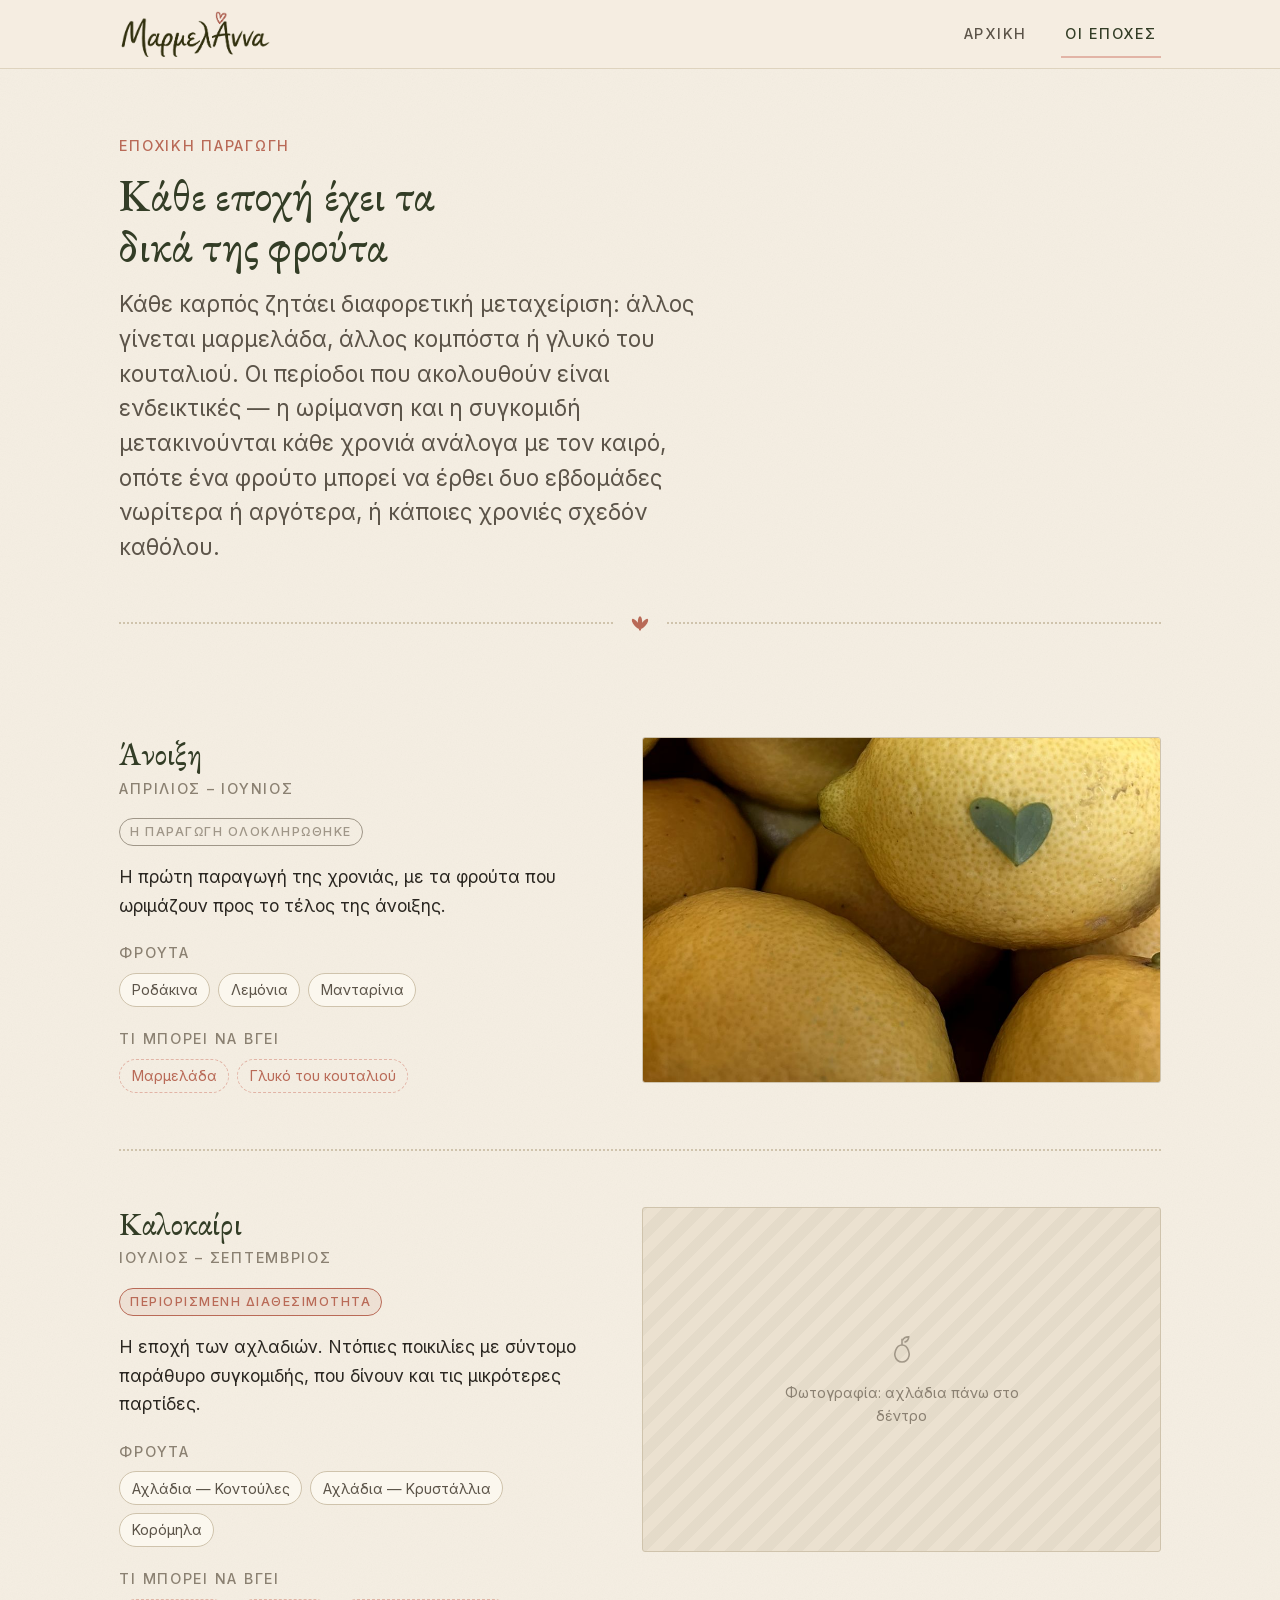
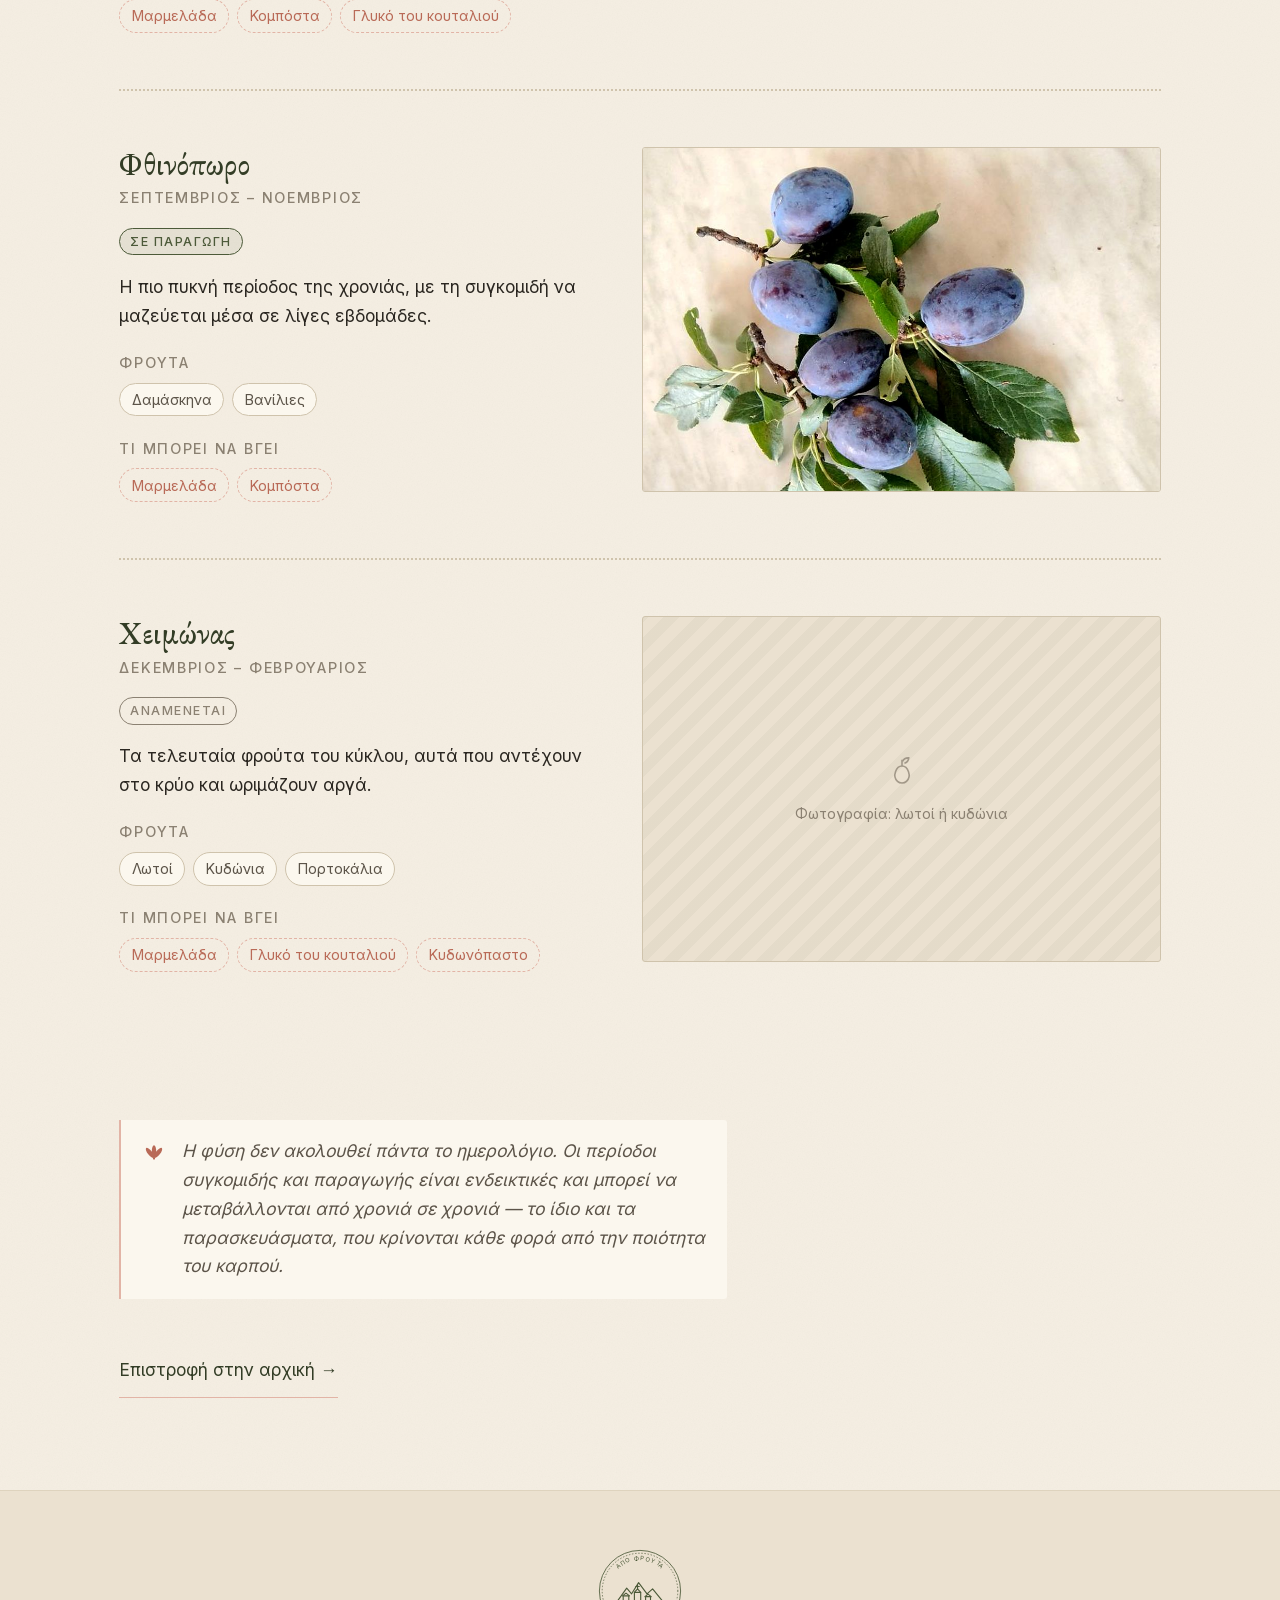
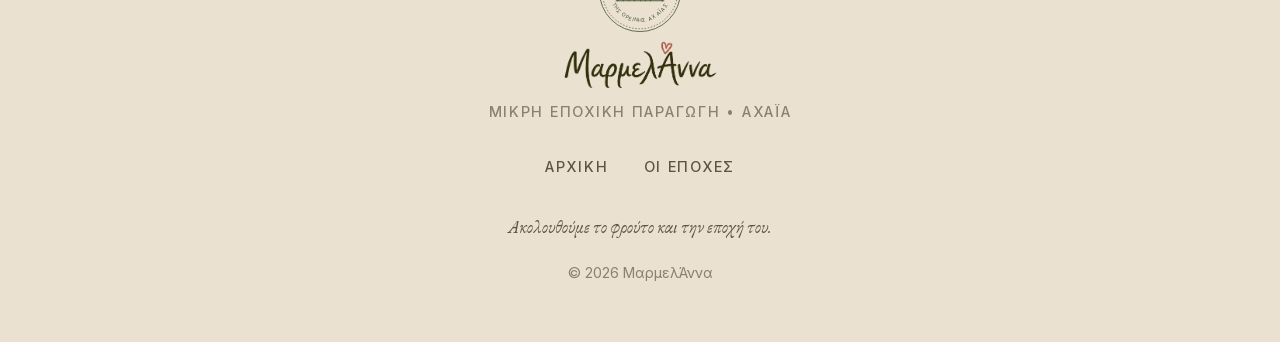
==== epoxes/index.html @ b31df932 "Πέντε πραγματικές φωτογραφίες: hero, τρία στάδια, άνοιξη - hero ← οπωρώνας εσπεριδοειδών με το βουνό" ====
<!DOCTYPE html>
<html lang="el">
<head>
<meta charset="utf-8">
<meta name="viewport" content="width=device-width, initial-scale=1">

<!-- ⚑ DOMAIN — δες σχόλιο στο /index.html -->

<title>Οι εποχές — ΜαρμελΆννα</title>
<meta name="description" content="Ποια φρούτα της Αχαΐας μπαίνουν στο βάζο σε κάθε εποχή και τι μπορεί να βγει από αυτά — μαρμελάδα, κομπόστα ή γλυκό του κουταλιού. Ενδεικτικές περίοδοι συγκομιδής.">
<link rel="canonical" href="https://marmelanna.netlify.app/epoxes/">
<meta name="theme-color" content="#F5EEE2">
<meta name="color-scheme" content="light">

<meta property="og:type" content="website">
<meta property="og:locale" content="el_GR">
<meta property="og:site_name" content="ΜαρμελΆννα">
<meta property="og:title" content="Οι εποχές — ΜαρμελΆννα">
<meta property="og:description" content="Ποια φρούτα της Αχαΐας μπαίνουν στο βάζο σε κάθε εποχή και τι μπορεί να βγει από αυτά — μαρμελάδα, κομπόστα ή γλυκό του κουταλιού.">
<meta property="og:url" content="https://marmelanna.netlify.app/epoxes/">
<meta property="og:image" content="https://marmelanna.netlify.app/images/og-image.jpg">
<meta name="twitter:card" content="summary_large_image">

<link rel="icon" href="/favicon.svg" type="image/svg+xml">
<link rel="apple-touch-icon" href="/apple-touch-icon.png">

<link rel="preload" href="/fonts/eb-garamond-greek.woff2" as="font" type="font/woff2" crossorigin>
<link rel="preload" href="/fonts/inter-greek.woff2" as="font" type="font/woff2" crossorigin>
<link rel="stylesheet" href="/css/style.css?v=2">
</head>

<body>
<a class="skip-link" href="#main">Στο περιεχόμενο</a>

<header class="site-header">
  <div class="wrap site-header__inner">
    <a class="wordmark" href="/"><img src="/images/marmelanna-wordmark.png" alt="ΜαρμελΆννα — Αρχική" width="802" height="241"></a>
    <nav class="site-nav" aria-label="Κύρια πλοήγηση">
      <ul>
        <li><a href="/">Αρχική</a></li>
        <li><a href="/epoxes/" aria-current="page">Οι εποχές</a></li>
      </ul>
    </nav>
  </div>
</header>

<main id="main">

  <section class="page-head">
    <div class="wrap">
      <p class="eyebrow">Εποχική παραγωγή</p>
      <h1>Κάθε εποχή έχει τα δικά της φρούτα</h1>
      <p class="lead prose">Κάθε καρπός ζητάει διαφορετική μεταχείριση: άλλος γίνεται μαρμελάδα, άλλος κομπόστα ή γλυκό του κουταλιού. Οι περίοδοι που ακολουθούν είναι ενδεικτικές — η ωρίμανση και η συγκομιδή μετακινούνται κάθε χρονιά ανάλογα με τον καιρό, οπότε ένα φρούτο μπορεί να έρθει δυο εβδομάδες νωρίτερα ή αργότερα, ή κάποιες χρονιές σχεδόν καθόλου.</p>
    </div>
  </section>

  <div class="wrap"><div class="rule-flourish" role="presentation">
    <svg class="flourish" viewBox="0 0 26 17" aria-hidden="true" focusable="false"><g fill="currentColor"><ellipse cx="13" cy="8.5" rx="2.2" ry="6.2" transform="rotate(-38 13 15)"/><ellipse cx="13" cy="8.5" rx="2.2" ry="6.2"/><ellipse cx="13" cy="8.5" rx="2.2" ry="6.2" transform="rotate(38 13 15)"/><circle cx="13" cy="15.6" r="1.1"/></g></svg>
  </div></div>

  <!-- SEASONS-START
       Μία <section class="season"> ανά εποχή. Για να αλλάξεις κατάσταση,
       άλλαξε ΚΑΙ την class του badge ΚΑΙ το κείμενό του:
         badge--production «Σε παραγωγή»
         badge--limited    «Περιορισμένη διαθεσιμότητα»
         badge--expected   «Αναμένεται»
         badge--finished   «Η παραγωγή ολοκληρώθηκε»
       Τα φρούτα είναι <li> μέσα στο <ul class="fruits">, και τα πιθανά
       παρασκευάσματα <li> μέσα στο <ul class="fruits fruits--preps">. -->
  <div class="wrap">

    <!-- ΑΝΟΙΞΗ -->
    <section class="season" aria-labelledby="anoixi">
      <div class="season__grid">
        <div>
          <h2 class="season__title" id="anoixi">Άνοιξη</h2>
          <p class="season__months">Απρίλιος – Ιούνιος</p>
          <p><span class="badge badge--finished">Η παραγωγή ολοκληρώθηκε</span></p>
          <p style="margin-top:1rem">Η πρώτη παραγωγή της χρονιάς, με τα φρούτα που ωριμάζουν προς το τέλος της άνοιξης.</p>
          <p class="chip-label">Φρούτα</p>
          <ul class="fruits">
            <li>Ροδάκινα</li>
            <li>Λεμόνια</li>
            <li>Μανταρίνια</li>
          </ul>
          <p class="chip-label">Τι μπορεί να βγει</p>
          <ul class="fruits fruits--preps">
            <li>Μαρμελάδα</li>
            <li>Γλυκό του κουταλιού</li>
          </ul>
        </div>
        <!-- ⚑ PHOTO 08 -->
        <figure class="photo ratio-3x2">
          <img src="/images/season-spring.jpg"
               alt="Φρεσκομαζεμένα λεμόνια· πάνω στο ένα έχει κολλήσει ένα φύλλο σε σχήμα καρδιάς"
               width="1000" height="667" loading="lazy" decoding="async">
        </figure>
      </div>
    </section>

    <!-- ΚΑΛΟΚΑΙΡΙ -->
    <section class="season" aria-labelledby="kalokairi">
      <div class="season__grid">
        <div>
          <h2 class="season__title" id="kalokairi">Καλοκαίρι</h2>
          <p class="season__months">Ιούλιος – Σεπτέμβριος</p>
          <p><span class="badge badge--limited">Περιορισμένη διαθεσιμότητα</span></p>
          <p style="margin-top:1rem">Η εποχή των αχλαδιών. Ντόπιες ποικιλίες με σύντομο παράθυρο συγκομιδής, που δίνουν και τις μικρότερες παρτίδες.</p>
          <p class="chip-label">Φρούτα</p>
          <ul class="fruits">
            <li>Αχλάδια — Κοντούλες</li>
            <li>Αχλάδια — Κρυστάλλια</li>
            <li>Κορόμηλα</li>
          </ul>
          <p class="chip-label">Τι μπορεί να βγει</p>
          <ul class="fruits fruits--preps">
            <li>Μαρμελάδα</li>
            <li>Κομπόστα</li>
            <li>Γλυκό του κουταλιού</li>
          </ul>
        </div>
        <!-- ⚑ PHOTO 09 -->
        <figure class="photo ratio-3x2">
          <div class="photo__frame" role="img" aria-label="Αχλάδια πάνω στο δέντρο, καλοκαιρινή συγκομιδή">
            <svg viewBox="0 0 24 30" aria-hidden="true" focusable="false"><path d="M12 11c2.6 0 4.4 2.2 5.2 4.6.9 2.6.4 5.8-1.6 7.7-1.9 1.8-5.3 1.8-7.2 0-2-1.9-2.5-5.1-1.6-7.7C7.6 13.2 9.4 11 12 11Z"/><path d="M12 11V6"/><path d="M12.4 7.4c1-2.2 3-3 5-2.9-.2 2-1.4 3.8-3.4 4.2"/></svg>
            <span class="photo__label">Φωτογραφία: αχλάδια πάνω στο δέντρο</span>
          </div>
        </figure>
      </div>
    </section>

    <!-- ΦΘΙΝΟΠΩΡΟ -->
    <section class="season" aria-labelledby="fthinoporo">
      <div class="season__grid">
        <div>
          <h2 class="season__title" id="fthinoporo">Φθινόπωρο</h2>
          <p class="season__months">Σεπτέμβριος – Νοέμβριος</p>
          <p><span class="badge badge--production">Σε παραγωγή</span></p>
          <p style="margin-top:1rem">Η πιο πυκνή περίοδος της χρονιάς, με τη συγκομιδή να μαζεύεται μέσα σε λίγες εβδομάδες.</p>
          <p class="chip-label">Φρούτα</p>
          <ul class="fruits">
            <li>Δαμάσκηνα</li>
            <li>Βανίλιες</li>
          </ul>
          <p class="chip-label">Τι μπορεί να βγει</p>
          <ul class="fruits fruits--preps">
            <li>Μαρμελάδα</li>
            <li>Κομπόστα</li>
          </ul>
        </div>
        <!-- ⚑ PHOTO 10 -->
        <figure class="photo ratio-3x2">
          <img src="/images/season-autumn.jpg"
               alt="Κλαδί δαμασκηνιάς με φύλλα και ώριμους καρπούς, φθινοπωρινή συγκομιδή"
               width="1000" height="667" loading="lazy" decoding="async">
        </figure>
      </div>
    </section>

    <!-- ΧΕΙΜΩΝΑΣ -->
    <section class="season" aria-labelledby="ximonas">
      <div class="season__grid">
        <div>
          <h2 class="season__title" id="ximonas">Χειμώνας</h2>
          <p class="season__months">Δεκέμβριος – Φεβρουάριος</p>
          <p><span class="badge badge--expected">Αναμένεται</span></p>
          <p style="margin-top:1rem">Τα τελευταία φρούτα του κύκλου, αυτά που αντέχουν στο κρύο και ωριμάζουν αργά.</p>
          <p class="chip-label">Φρούτα</p>
          <ul class="fruits">
            <li>Λωτοί</li>
            <li>Κυδώνια</li>
            <li>Πορτοκάλια</li>
          </ul>
          <p class="chip-label">Τι μπορεί να βγει</p>
          <ul class="fruits fruits--preps">
            <li>Μαρμελάδα</li>
            <li>Γλυκό του κουταλιού</li>
            <li>Κυδωνόπαστο</li>
          </ul>
        </div>
        <!-- ⚑ PHOTO 11 -->
        <figure class="photo ratio-3x2">
          <div class="photo__frame" role="img" aria-label="Λωτοί και κυδώνια, χειμερινή συγκομιδή">
            <svg viewBox="0 0 24 30" aria-hidden="true" focusable="false"><path d="M12 11c2.6 0 4.4 2.2 5.2 4.6.9 2.6.4 5.8-1.6 7.7-1.9 1.8-5.3 1.8-7.2 0-2-1.9-2.5-5.1-1.6-7.7C7.6 13.2 9.4 11 12 11Z"/><path d="M12 11V6"/><path d="M12.4 7.4c1-2.2 3-3 5-2.9-.2 2-1.4 3.8-3.4 4.2"/></svg>
            <span class="photo__label">Φωτογραφία: λωτοί ή κυδώνια</span>
          </div>
        </figure>
      </div>
    </section>

  </div>
  <!-- SEASONS-END -->

  <section class="section">
    <div class="wrap">
      <p class="note">
        <svg class="flourish" viewBox="0 0 26 17" aria-hidden="true" focusable="false"><g fill="currentColor"><ellipse cx="13" cy="8.5" rx="2.2" ry="6.2" transform="rotate(-38 13 15)"/><ellipse cx="13" cy="8.5" rx="2.2" ry="6.2"/><ellipse cx="13" cy="8.5" rx="2.2" ry="6.2" transform="rotate(38 13 15)"/><circle cx="13" cy="15.6" r="1.1"/></g></svg>
        <span>Η φύση δεν ακολουθεί πάντα το ημερολόγιο. Οι περίοδοι συγκομιδής και παραγωγής είναι ενδεικτικές και μπορεί να μεταβάλλονται από χρονιά σε χρονιά — το ίδιο και τα παρασκευάσματα, που κρίνονται κάθε φορά από την ποιότητα του καρπού.</span>
      </p>
      <a class="textlink" href="/">Επιστροφή στην αρχική</a>
    </div>
  </section>

</main>

<footer class="site-footer">
  <div class="wrap">
    <svg class="seal seal--footer" viewBox="0 0 120 120" aria-hidden="true" focusable="false">
      <defs>
        <path id="seal-top-ep" d="M16 60 A44 44 0 0 1 104 60"/>
        <path id="seal-bot-ep" d="M16 60 A44 44 0 0 0 104 60"/>
      </defs>
      <circle cx="60" cy="60" r="58" fill="none" stroke="currentColor" stroke-width="1.2"/>
      <circle cx="60" cy="60" r="54" fill="none" stroke="currentColor" stroke-width="1" stroke-dasharray="1 3.5" stroke-linecap="round"/>
      <text fill="currentColor" font-family="Inter, sans-serif" font-size="8.5" letter-spacing="1.6"><textPath href="#seal-top-ep" startOffset="50%" text-anchor="middle">ΑΠΟ ΦΡΟΥΤΑ</textPath></text>
      <text fill="currentColor" font-family="Inter, sans-serif" font-size="7.4" letter-spacing="1.15"><textPath href="#seal-bot-ep" startOffset="50%" text-anchor="middle">ΤΗΣ ΟΡΕΙΝΗΣ ΑΧΑΪΑΣ</textPath></text>
      <g fill="none" stroke="currentColor" stroke-width="1.6" stroke-linejoin="round" stroke-linecap="round">
        <path d="M28 74 41 56 48 64 58 48 70 64 78 57 92 74"/>
        <path d="M26 74h68"/>
        <path d="M52 74V62h9v12"/>
        <path d="M52 62l4.5-5 4.5 5"/>
        <path d="M56.5 57v-6M54 53.5h5"/>
        <path d="M36 74v-7h8v7"/>
        <path d="M35 67l5-4 5 4"/>
        <path d="M68 74v-6h7v6"/>
        <path d="M67 68l4.5-3.5 4.5 3.5"/>
      </g>
    </svg>

    <p class="site-footer__brand"><img src="/images/marmelanna-wordmark.png" alt="" width="802" height="241" loading="lazy"></p>
    <p class="site-footer__line">Μικρή εποχική παραγωγή • Αχαΐα</p>

    <nav aria-label="Πλοήγηση υποσέλιδου">
      <ul>
        <li><a href="/">Αρχική</a></li>
        <li><a href="/epoxes/">Οι εποχές</a></li>
      </ul>
    </nav>

    <p class="site-footer__motto">Ακολουθούμε το φρούτο και την εποχή του.</p>
    <p class="site-footer__legal">© 2026 ΜαρμελΆννα</p>
  </div>
</footer>

</body>
</html>
---- css/style.css ----
/* ==========================================================================
   0. ΓΡΑΜΜΑΤΟΣΕΙΡΕΣ — self-hosted (SIL Open Font License 1.1)
   Αντί για Google Fonts: γλιτώνει δύο DNS lookups και δύο TLS handshakes από
   το κρίσιμο μονοπάτι — 300-600ms σε 3G, που είναι ακριβώς το σενάριο του QR.
   Μόνο greek + latin subsets. EB Garamond και Inter είναι variable fonts,
   οπότε 400 και 500 μοιράζονται το ίδιο αρχείο (font-weight range).
   Ανανέωση: κατέβασε ξανά από fonts.google.com — και οι δύο είναι OFL.
   ========================================================================== */

@font-face {
  font-family: 'EB Garamond';
  font-style: normal;
  font-weight: 400 500;
  font-display: swap;
  src: url('/fonts/eb-garamond-greek.woff2') format('woff2');
  unicode-range: U+0370-0377, U+037A-037F, U+0384-038A, U+038C, U+038E-03A1, U+03A3-03FF;
}

@font-face {
  font-family: 'EB Garamond';
  font-style: normal;
  font-weight: 400 500;
  font-display: swap;
  src: url('/fonts/eb-garamond-latin.woff2') format('woff2');
  unicode-range: U+0000-00FF, U+0131, U+0152-0153, U+02BB-02BC, U+02C6, U+02DA, U+02DC, U+0304, U+0308, U+0329, U+2000-206F, U+20AC, U+2122, U+2191, U+2193, U+2212, U+2215, U+FEFF, U+FFFD;
}

@font-face {
  font-family: 'EB Garamond';
  font-style: italic;
  font-weight: 400;
  font-display: swap;
  src: url('/fonts/eb-garamond-italic-greek.woff2') format('woff2');
  unicode-range: U+0370-0377, U+037A-037F, U+0384-038A, U+038C, U+038E-03A1, U+03A3-03FF;
}

@font-face {
  font-family: 'EB Garamond';
  font-style: italic;
  font-weight: 400;
  font-display: swap;
  src: url('/fonts/eb-garamond-italic-latin.woff2') format('woff2');
  unicode-range: U+0000-00FF, U+0131, U+0152-0153, U+02BB-02BC, U+02C6, U+02DA, U+02DC, U+0304, U+0308, U+0329, U+2000-206F, U+20AC, U+2122, U+2191, U+2193, U+2212, U+2215, U+FEFF, U+FFFD;
}

@font-face {
  font-family: 'Inter';
  font-style: normal;
  font-weight: 400 500;
  font-display: swap;
  src: url('/fonts/inter-greek.woff2') format('woff2');
  unicode-range: U+0370-0377, U+037A-037F, U+0384-038A, U+038C, U+038E-03A1, U+03A3-03FF;
}

@font-face {
  font-family: 'Inter';
  font-style: normal;
  font-weight: 400 500;
  font-display: swap;
  src: url('/fonts/inter-latin.woff2') format('woff2');
  unicode-range: U+0000-00FF, U+0131, U+0152-0153, U+02BB-02BC, U+02C6, U+02DA, U+02DC, U+0304, U+0308, U+0329, U+2000-206F, U+20AC, U+2122, U+2191, U+2193, U+2212, U+2215, U+FEFF, U+FFFD;
}

/* ==========================================================================
   ΜαρμελΆννα — design system
   Παράγωγο των ετικετών: χαρτί, ελιά, σκούρο καφέ μελάνι, dusty coral.
   Καμία εξάρτηση. Καμία build step.
   ========================================================================== */

/* --------------------------------------------------------------------------
   1. TOKENS
   -------------------------------------------------------------------------- */
:root {
  /* Χρώματα — δειγματοληψία από τις ετικέτες */
  --paper:        #F5EEE2;   /* φόντο ετικέτας */
  --paper-deep:   #EBE1D0;   /* εναλλασσόμενα sections */
  --paper-card:   #FBF7EE;   /* κάρτες, ανοιχτότερο από το φόντο */
  --ink:          #2B2721;   /* σκούρο καφέ κειμένου */
  --ink-soft:     #5C5449;
  --ink-faint:    #8B8172;
  --olive:        #4C5A39;   /* πλαίσιο & wordmark ετικέτας */
  --olive-deep:   #333D26;   /* τίτλοι */
  --coral:        #B96A57;   /* τα flourishes της ετικέτας */
  --coral-soft:   #E2B4A6;   /* η ροζ πινελιά */
  --line:         #CFC3AC;   /* λεπτές γραμμές */
  --line-soft:    #DED3BE;

  /* Τυπογραφία
     ΚΑΝΟΝΑΣ: --font-display (serif) ΜΟΝΟ σε επικεφαλίδες h1-h4 και σε λίγα
     ρητά display στοιχεία (hero tagline, λίστα συστατικών, motto υποσέλιδου,
     αριθμοί βημάτων). Κάθε τρεχούμενο κείμενο — παράγραφοι, leads, links,
     badges, chips, λεζάντες — είναι --font-body (sans). Χωρίς εξαιρέσεις:
     serif παράγραφοι δίπλα σε sans παραγράφους διαβάζονται σαν λάθος. */
  --font-display: "EB Garamond", "Iowan Old Style", Georgia, "Times New Roman", serif;
  --font-body:    "Inter", -apple-system, BlinkMacSystemFont, "Segoe UI", Roboto, "Helvetica Neue", Arial, sans-serif;

  /* Ρυθμός: μία τιμή ανά ρόλο κειμένου, όχι ανά component.
     Χωρίς αυτό, το ίδιο μέγεθος αποκτά τέσσερα διαφορετικά line-height
     και τα micro-labels τέσσερα διαφορετικά tracking. */
  --track-label:   0.12em;
  --track-heading: 0.005em;
  --lh-heading:  1.15;
  --lh-lead:     1.55;
  --lh-body:     1.65;
  --lh-small:    1.6;
  --lh-label:    1.4;

  /* Κλίμακα — fluid, mobile-first */
  --step--2: clamp(0.72rem, 0.70rem + 0.1vw, 0.78rem);
  --step--1: clamp(0.82rem, 0.79rem + 0.15vw, 0.9rem);
  --step-0:  clamp(1rem, 0.96rem + 0.2vw, 1.09rem);
  --step-1:  clamp(1.18rem, 1.1rem + 0.4vw, 1.4rem);
  --step-2:  clamp(1.45rem, 1.28rem + 0.85vw, 1.95rem);
  --step-3:  clamp(1.85rem, 1.55rem + 1.5vw, 2.75rem);
  --step-4:  clamp(2.4rem, 1.85rem + 2.7vw, 4rem);

  /* Ρυθμός */
  --gap:      clamp(1rem, 0.8rem + 1vw, 1.75rem);
  --section:  clamp(3.25rem, 2.4rem + 4.2vw, 6.5rem);
  --measure:  38rem;      /* πλάτος ανάγνωσης */
  --wide:     70rem;      /* μέγιστο πλάτος σελίδας */
  --radius:   3px;        /* οι ετικέτες έχουν σχεδόν ίσιες γωνίες */
}

/* --------------------------------------------------------------------------
   2. RESET / BASE
   -------------------------------------------------------------------------- */
*, *::before, *::after { box-sizing: border-box; }

html {
  -webkit-text-size-adjust: 100%;
  scroll-behavior: smooth;
  /* Η παλέτα είναι σκόπιμα μονόδρομη (χαρτί). Χωρίς αυτό, το auto-dark
     του Android Chrome αντιστρέφει τα χρώματα και διαλύει τη σχέση με την ετικέτα. */
  color-scheme: light;
}

@media (prefers-reduced-motion: reduce) {
  html { scroll-behavior: auto; }
  *, *::before, *::after { transition-duration: 0.01ms !important; animation-duration: 0.01ms !important; }
}

body {
  margin: 0;
  background-color: var(--paper);
  /* Διακριτική υφή χαρτιού: inline SVG turbulence, μηδέν extra request.
     stitchTiles="stitch" ώστε να μην φαίνονται οι ενώσεις του tile. */
  background-image: url("data:image/svg+xml,%3Csvg xmlns='http://www.w3.org/2000/svg' width='180' height='180'%3E%3Cfilter id='n'%3E%3CfeTurbulence type='fractalNoise' baseFrequency='0.8' numOctaves='3' stitchTiles='stitch'/%3E%3CfeColorMatrix type='saturate' values='0'/%3E%3C/filter%3E%3Crect width='180' height='180' filter='url(%23n)' opacity='0.055'/%3E%3C/svg%3E");
  color: var(--ink);
  font-family: var(--font-body);
  font-size: var(--step-0);
  line-height: var(--lh-body);
  font-synthesis-weight: none;
  -webkit-font-smoothing: antialiased;
}

h1, h2, h3, h4 {
  font-family: var(--font-display);
  font-weight: 500;
  color: var(--olive-deep);
  line-height: var(--lh-heading);
  margin: 0;
  letter-spacing: var(--track-heading);
}

p { margin: 0 0 1em; }
p:last-child { margin-bottom: 0; }

a { color: var(--olive); text-decoration-thickness: 1px; text-underline-offset: 0.2em; }
a:hover { color: var(--coral); }

img { max-width: 100%; height: auto; display: block; }

:focus-visible {
  outline: 2px solid var(--coral);
  outline-offset: 3px;
  border-radius: 2px;
}

.visually-hidden {
  position: absolute; width: 1px; height: 1px;
  padding: 0; margin: -1px; overflow: hidden;
  clip: rect(0 0 0 0); white-space: nowrap; border: 0;
}

.skip-link {
  position: absolute; left: 0.5rem; top: -4rem;
  background: var(--olive-deep); color: var(--paper);
  padding: 0.6rem 1rem; border-radius: var(--radius);
  z-index: 50; transition: top 0.15s ease;
}
.skip-link:focus { top: 0.5rem; color: var(--paper); }

/* --------------------------------------------------------------------------
   3. LAYOUT
   -------------------------------------------------------------------------- */
.wrap {
  width: 100%;
  max-width: var(--wide);
  margin-inline: auto;
  padding-inline: clamp(1.15rem, 0.7rem + 2.2vw, 2.5rem);
}

.prose { max-width: var(--measure); }

/* Η ενότητα εισαγωγής δεν έχει τίτλο, οπότε η πρώτη παράγραφος κάνει τη
   δουλειά της κεφαλίδας — με μέγεθος και χρώμα, όχι με αλλαγή γραμματοσειράς. */
.prose--intro p:first-child {
  font-size: var(--step-1);
  line-height: var(--lh-lead);
  color: var(--olive-deep);
}

.section { padding-block: var(--section); }

.section--tinted {
  background-color: var(--paper-deep);
  border-block: 1px solid var(--line-soft);
}

/* Μία και μόνη σκούρη ζώνη σε όλο το site. Δίνει στη σελίδα ένα σημείο
   στήριξης και επαναλαμβάνει το πράσινο περίγραμμα της ετικέτας — χωρίς να
   χρειάζεται background φωτογραφία, που θα κόστιζε στο πρώτο load. */
.section--dark {
  background-color: var(--olive-deep);
  color: var(--paper);
}
.section--dark h2 { color: var(--paper); }
/* .statement p ορίζεται πιο κάτω με ίδια specificity και θα κέρδιζε,
   αφήνοντας σκούρο καφέ κείμενο πάνω σε σκούρο πράσινο. */
.section--dark p,
.section--dark .statement p { color: rgba(245, 238, 226, 0.88); }
.section--dark .flourish { color: var(--coral-soft); }

.section__head { margin-bottom: clamp(1.75rem, 1.2rem + 2vw, 3rem); }

.eyebrow {
  color: var(--coral);
  margin: 0 0 0.85rem;
}

.section__title { font-size: var(--step-2); }

.lead {
  font-size: var(--step-1);
  color: var(--ink-soft);
  line-height: var(--lh-lead);
}

/* --------------------------------------------------------------------------
   3b. MICRO-LABELS
   Ένας ρόλος, ένα στυλ. Όλα τα κεφαλαία μικρά labels της σελίδας — eyebrows,
   kickers, ετικέτες πεδίων, μήνες, nav, badges — μοιράζονται μέγεθος, βάρος,
   tracking και line-height. Αλλάζει ΜΟΝΟ το χρώμα, με κανόνα:
     coral      → σε επίπεδο ενότητας (eyebrow, εμφατική δήλωση)
     ink-faint  → μέσα σε component (kicker, ετικέτα πεδίου, μεταδεδομένα)
   Πριν από αυτό υπήρχαν τέσσερα tracking, δύο βάρη και τρία χρώματα.
   -------------------------------------------------------------------------- */
.eyebrow,
.site-nav a,
.card__kicker,
.badge,
.chip-label,
.pairing dt,
.season__months,
.site-footer__line,
.site-footer nav a,
.recipe__strong {
  font-family: var(--font-body);
  font-size: var(--step--1);
  font-weight: 500;
  letter-spacing: var(--track-label);
  text-transform: uppercase;
  line-height: var(--lh-label);
}

/* --------------------------------------------------------------------------
   4. ΔΙΑΚΟΣΜΗΤΙΚΑ ΤΗΣ ΕΤΙΚΕΤΑΣ
   -------------------------------------------------------------------------- */

/* Η διάστικτη γραμμή που χωρίζει τα πεδία της ετικέτας */
.dotted-rule {
  border: 0;
  height: 0;
  border-top: 2px dotted var(--line);
  margin: 0;
}

/* Διάστικτη γραμμή με το τρίφυλλο flourish στο κέντρο */
.rule-flourish {
  display: flex;
  align-items: center;
  gap: 0.9rem;
  color: var(--coral);
  margin-block: clamp(2rem, 1.5rem + 2vw, 3.5rem);
}
.rule-flourish::before,
.rule-flourish::after {
  content: "";
  flex: 1;
  border-top: 2px dotted var(--line);
}
.flourish { width: 26px; height: 17px; flex: none; fill: currentColor; }

/* Το πλαίσιο διπλής γραμμής της ετικέτας */
.framed {
  border: 1px solid var(--olive);
  border-radius: var(--radius);
  padding: clamp(1.5rem, 1rem + 2.5vw, 3rem);
  position: relative;
  background: var(--paper-card);
}
.framed::before {
  content: "";
  position: absolute;
  inset: 5px;
  border: 1px solid var(--line);
  border-radius: 1px;
  pointer-events: none;
}

/* Η ροζ πινελιά κάτω από το όνομα ποικιλίας */
.brushed {
  display: inline;
  background-color: var(--coral-soft);
  /* Στην ετικέτα η πινελιά περνάει πίσω από ΟΛΟ το κείμενο, τόνοι και
     κεφαλαία μέσα. Το κάθετο padding κρατάει το «Ά» και το «ΐ» μέσα στο πλαίσιο. */
  padding: 0.14em 0.32em 0.16em;
  box-decoration-break: clone;
  -webkit-box-decoration-break: clone;
}

/* Η σφραγίδα «ΑΠΟ ΦΡΟΥΤΑ ΤΗΣ ΟΡΕΙΝΗΣ ΑΧΑΪΑΣ» */
.seal { width: clamp(96px, 14vw, 132px); height: auto; color: var(--olive); }
.seal--footer { width: 84px; }

/* Κλαδί αχλαδιάς — διακοσμητικό, κρύβεται σε μικρές οθόνες */
.branch {
  color: var(--olive);
  opacity: 0.5;
  width: 100%;
  height: auto;
}

/* --------------------------------------------------------------------------
   5. HEADER / NAV
   -------------------------------------------------------------------------- */
.site-header {
  border-bottom: 1px solid var(--line-soft);
  background: rgba(245, 238, 226, 0.9);
}
.site-header__inner {
  display: flex;
  align-items: center;
  justify-content: space-between;
  gap: 1rem;
  min-height: 4.25rem;
  flex-wrap: wrap;
}

/* Wordmark — το λογότυπο της ετικέτας (brush script), αποσπασμένο σε PNG
   με διαφάνεια. Ένα και μόνο αρχείο για header / hero / footer: ένα request,
   μία εγγραφή στην cache, τρία μεγέθη μέσω CSS.
   Η γραμματοσειρά της ετικέτας δεν υπάρχει ως webfont με ελληνικά — γι' αυτό
   εικόνα και όχι κείμενο. Το όνομα δίνεται στο alt. */
.wordmark { display: inline-block; line-height: 0; }
.wordmark img { display: block; width: 100%; height: auto; }
.site-header .wordmark { width: clamp(112px, 24vw, 152px); }
.site-header .wordmark:hover { opacity: 0.75; }

.site-nav ul {
  display: flex;
  gap: clamp(1rem, 0.6rem + 1.6vw, 2rem);
  list-style: none;
  margin: 0;
  padding: 0;
}
.site-nav a {
  display: inline-block;
  /* μεγάλα touch targets για QR-scan από κινητό */
  padding: 0.85rem 0.25rem;
  color: var(--ink-soft);
  text-decoration: none;
}
.site-nav a:hover { color: var(--coral); }
.site-nav a[aria-current="page"] {
  color: var(--olive-deep);
  box-shadow: inset 0 -2px 0 var(--coral-soft);
}

/* --------------------------------------------------------------------------
   6. HERO
   -------------------------------------------------------------------------- */
.hero { padding-block: clamp(2.75rem, 2rem + 3.5vw, 5rem) 0; }

.hero__inner { position: relative; }

.hero__brand {
  line-height: 0;
  margin: 0 0 1.15rem;
}
.hero__brand img {
  width: clamp(238px, 54vw, 400px);
  height: auto;
}

.hero__tagline {
  font-family: var(--font-display);
  font-weight: 500;
  letter-spacing: var(--track-heading);
  font-size: var(--step-2);
  color: var(--olive-deep);
  line-height: var(--lh-heading);
  margin: 0 0 1rem;
  max-width: 20ch;
}

.hero__sub {
  /* Ίδιος ρόλος με τα .lead των ενοτήτων — ίδιο μέγεθος. */
  font-size: var(--step-1);
  line-height: var(--lh-lead);
  max-width: 46ch;
  color: var(--ink-soft);
  margin: 0;
}

.hero__branch {
  display: none;
}
@media (min-width: 62rem) {
  .hero__inner {
    display: grid;
    grid-template-columns: minmax(0, 1fr) 15rem;
    gap: 2rem;
    align-items: start;
  }
  .hero__branch { display: block; }
}

.hero__photo { margin-top: clamp(2rem, 1.5rem + 2vw, 3.25rem); }

/* Σε πλατιά οθόνη το 3:2 δίνει hero ύψους ~750px· πιο πανοραμικό κάδρο.
   Η ίδια φωτογραφία δουλεύει και στα δύο χάρη στο object-fit: cover. */
@media (min-width: 62rem) {
  .hero__photo .photo__frame,
  .hero__photo img { aspect-ratio: 16 / 7; }
}

/* --------------------------------------------------------------------------
   7. PHOTO PLACEHOLDERS
   ⚑ PHOTO: κάθε .photo είναι ένα σημείο αντικατάστασης.
   Δες README → «Αντικατάσταση φωτογραφιών».
   -------------------------------------------------------------------------- */
.photo { margin: 0; }

.photo__frame {
  position: relative;
  display: flex;
  flex-direction: column;
  align-items: center;
  justify-content: center;
  gap: 0.75rem;
  text-align: center;
  padding: 1.25rem;
  background-color: var(--paper-deep);
  background-image: repeating-linear-gradient(
    -45deg,
    transparent 0 11px,
    rgba(76, 90, 57, 0.045) 11px 22px
  );
  border: 1px solid var(--line);
  border-radius: var(--radius);
  color: var(--ink-faint);
  overflow: hidden;
}

.photo__frame > svg { width: 30px; height: 38px; fill: none; stroke: currentColor; stroke-width: 1.25; opacity: 0.75; }

.photo__label {
  font-size: var(--step--1);
  line-height: var(--lh-small);
  max-width: 26ch;
}

/* Πραγματικές φωτογραφίες παίρνουν το ίδιο πλαίσιο */
.photo img {
  width: 100%;
  height: 100%;
  object-fit: cover;
  border: 1px solid var(--line);
  border-radius: var(--radius);
}

/* Οι ετικέτες φέρουν ήδη τυπωμένο πλαίσιο· ένα δεύτερο γύρω τους μοιάζει λάθος. */
.photo--label img { border: 0; border-radius: 0; }

.photo figcaption,
.photo__caption {
  margin-top: 0.7rem;
  font-size: var(--step--1);
  color: var(--ink-faint);
  font-style: italic;
}

.ratio-3x2 .photo__frame, .ratio-3x2 img { aspect-ratio: 3 / 2; }
.ratio-4x3 .photo__frame, .ratio-4x3 img { aspect-ratio: 4 / 3; }
.ratio-1x1 .photo__frame, .ratio-1x1 img { aspect-ratio: 1 / 1; }
/* Οι ετικέτες είναι 140x70 mm — ακριβώς 2:1 */
.ratio-2x1 .photo__frame, .ratio-2x1 img { aspect-ratio: 2 / 1; }

/* --------------------------------------------------------------------------
   8. ΑΠΟ ΤΟ ΔΕΝΤΡΟ ΣΤΟ ΒΑΖΟ
   -------------------------------------------------------------------------- */
.steps {
  list-style: none;
  margin: 0;
  padding: 0;
  display: grid;
  gap: clamp(2rem, 1.4rem + 2.4vw, 2.75rem);
}
@media (min-width: 44rem) { .steps { grid-template-columns: repeat(2, 1fr); } }
@media (min-width: 68rem) { .steps { grid-template-columns: repeat(4, 1fr); } }

.step__num {
  display: inline-flex;
  align-items: center;
  justify-content: center;
  width: 2.1rem; height: 2.1rem;
  border: 1px solid var(--coral);
  border-radius: 50%;
  color: var(--coral);
  font-family: var(--font-display);
  font-size: var(--step-0);
  line-height: 1;
  margin-bottom: 0.9rem;
}
.step__title { font-size: var(--step-1); margin-bottom: 0.4rem; }
.step__text { color: var(--ink-soft); font-size: var(--step--1); line-height: var(--lh-small); }
.step .photo { margin-bottom: 1.1rem; }

/* --------------------------------------------------------------------------
   9. ΚΑΡΤΕΣ ΠΡΟΪΟΝΤΩΝ
   -------------------------------------------------------------------------- */
.cards {
  list-style: none;
  /* Χωρίς όριο, δύο κάρτες σε οθόνη 1280 γίνονται τεράστιες. Με τρεις ή
     περισσότερες (.cards--3) το πρόβλημα δεν υπάρχει. */
  max-width: 52rem;
  margin: 0;
  padding: 0;
  display: grid;
  gap: var(--gap);
}
@media (min-width: 40rem) { .cards { grid-template-columns: repeat(2, 1fr); } }
.cards--3 { max-width: none; }
@media (min-width: 64rem) { .cards--3 { grid-template-columns: repeat(3, 1fr); } }

.card {
  background: var(--paper-card);
  border: 1px solid var(--line);
  border-radius: var(--radius);
  padding: clamp(1rem, 0.8rem + 1vw, 1.4rem);
  display: flex;
  flex-direction: column;
  gap: 0.9rem;
}

.card__kicker {
  color: var(--ink-faint);
  margin: 0;
}
.card__title { font-size: var(--step-1); margin: 0; }
.card__text { font-size: var(--step--1); line-height: var(--lh-small); color: var(--ink-soft); margin: 0; }

.card__meta {
  margin: 0;
  display: flex;
  flex-wrap: wrap;
  align-items: center;
  gap: 0.6rem;
  font-size: var(--step--1);
  line-height: var(--lh-small);
  color: var(--ink-faint);
  padding-top: 0.85rem;
  border-top: 2px dotted var(--line);
  margin-top: auto;
}

/* --------------------------------------------------------------------------
   10. BADGE ΔΙΑΘΕΣΙΜΟΤΗΤΑΣ
   -------------------------------------------------------------------------- */
.badge {
  display: inline-block;
  /* Ένα σκαλί κάτω από τα υπόλοιπα labels: το περίγραμμα και το γέμισμα
     προσθέτουν πλάτος, και οι καταστάσεις είναι μακριές φράσεις. */
  font-size: var(--step--2);
  padding: 0.34em 0.8em;
  border-radius: 100px;
  border: 1px solid currentColor;
}
.badge--production { color: var(--olive); background: rgba(76, 90, 57, 0.09); }
.badge--limited    { color: var(--coral); background: rgba(185, 106, 87, 0.1); }
.badge--expected   { color: var(--ink-faint); background: transparent; }
.badge--finished   { color: var(--ink-faint); background: transparent; opacity: 0.8; }

/* --------------------------------------------------------------------------
   11. ΣΥΝΔΕΣΜΟΣ-ΔΡΑΣΗΣ (διακριτικός, όχι κουμπί e-shop)
   -------------------------------------------------------------------------- */
.textlink {
  display: inline-block;
  margin-top: 1.75rem;
  padding: 0.75rem 0;   /* touch target */
  font-size: var(--step-0);
  color: var(--olive-deep);
  text-decoration: none;
  border-bottom: 1px solid var(--coral-soft);
}
.textlink:hover { color: var(--coral); border-bottom-color: var(--coral); }
.textlink::after { content: " →"; }

/* --------------------------------------------------------------------------
   12. ΠΕΡΙΟΡΙΣΜΕΝΗ ΠΑΡΑΓΩΓΗ / ΣΗΜΕΙΩΣΕΙΣ
   -------------------------------------------------------------------------- */
.statement {
  max-width: 40rem;
  margin-inline: auto;
  text-align: center;
}
.statement > .flourish { margin: 0 auto 1.25rem; display: block; width: 30px; height: 20px; }
.statement__title { font-size: var(--step-2); margin-bottom: 1rem; }
.statement p { font-size: var(--step-1); color: var(--ink-soft); line-height: var(--lh-lead); }

.note {
  display: flex;
  gap: 0.9rem;
  align-items: flex-start;
  max-width: var(--measure);
  padding: 1.1rem 1.25rem;
  background: var(--paper-card);
  border-left: 2px solid var(--coral-soft);
  border-radius: 0 var(--radius) var(--radius) 0;
  font-size: var(--step-0);
  line-height: var(--lh-body);
  color: var(--ink-soft);
  font-style: italic;
}
.note .flourish { color: var(--coral); margin-top: 0.35rem; }

.distribution {
  max-width: 44rem;
  font-size: var(--step-1);
  color: var(--ink-soft);
  line-height: var(--lh-lead);
}

/* --------------------------------------------------------------------------
   12b. ΣΥΣΤΑΤΙΚΑ
   -------------------------------------------------------------------------- */
.recipe { text-align: center; }

.recipe__list {
  list-style: none;
  margin: 0;
  padding: 0;
  display: flex;
  flex-wrap: wrap;
  justify-content: center;
  align-items: center;
  gap: 0.55rem 1.3rem;
  font-family: var(--font-display);
  font-weight: 500;
  letter-spacing: var(--track-heading);
  font-size: var(--step-1);
  line-height: var(--lh-heading);
  color: var(--olive-deep);
}
.recipe__list li { display: flex; align-items: center; gap: 1.3rem; }

/* Διευκρίνιση δίπλα σε συστατικό: μένει serif ώστε να μη σπάει η γραμμή
   τυπογραφικά, αλλά ένα σκαλί πιο κάτω για να κρατάει το όνομα μπροστά. */
.recipe__hint {
  /* Δικό του margin, όχι flex gap: στο κινητό το gap της λίστας είναι 0 και
     το flex layout κόβει το κενό ανάμεσα στο κείμενο και στο span. */
  margin-left: 0.4em;
  font-size: var(--step-0);
  color: var(--ink-faint);
}
.recipe__list li + li::before {
  content: "";
  flex: none;
  width: 6px; height: 6px;
  border-radius: 50%;
  background: var(--coral);
}

/* Σε στενή οθόνη η οριζόντια σειρά σπάει και η κουκκίδα-διαχωριστικό πέφτει
   στην αρχή της δεύτερης γραμμής, όπου διαβάζεται σαν bullet. Κάθετη στοίβα
   με διάστικτες γραμμές — πιο κοντά και στη λογική της ετικέτας. */
@media (max-width: 32rem) {
  .recipe__list { flex-direction: column; align-items: stretch; gap: 0; }
  .recipe__list li { justify-content: center; gap: 0; padding: 0.55rem 0; }
  .recipe__list li + li { border-top: 2px dotted var(--line); }
  .recipe__list li + li::before { display: none; }
}

.recipe__strong {
  margin: 1.2rem 0 0;
  color: var(--coral);
}

/* --------------------------------------------------------------------------
   12c. ΓΑΣΤΡΟΝΟΜΙΚΕΣ ΠΡΟΤΑΣΕΙΣ
   -------------------------------------------------------------------------- */
.pairings {
  list-style: none;
  margin: 0;
  padding: 0;
  display: grid;
  gap: var(--gap);
}
@media (min-width: 52rem) { .pairings { grid-template-columns: repeat(2, 1fr); } }

.pairing {
  background: var(--paper-card);
  border: 1px solid var(--line);
  border-radius: var(--radius);
  padding: clamp(1.2rem, 1rem + 1.2vw, 1.75rem);
}
.pairing__title { font-size: var(--step-1); margin: 0.35rem 0 1.25rem; }
.pairing dl { margin: 0; }
.pairing dt {
  color: var(--ink-faint);
  margin-bottom: 0.3rem;
}
.pairing dd {
  margin: 0 0 1.15rem;
  padding-bottom: 1.15rem;
  border-bottom: 2px dotted var(--line);
  color: var(--ink-soft);
  font-size: var(--step--1);
  line-height: var(--lh-small);
}
.pairing dd:last-of-type { margin-bottom: 0; padding-bottom: 0; border-bottom: 0; }

/* --------------------------------------------------------------------------
   12d. ΠΡΟΕΙΔΟΠΟΙΗΣΗ ΑΣΦΑΛΕΙΑΣ
   Πιο έντονη από το .note: αφορά ασφάλεια τροφίμου, όχι πληροφορία.
   -------------------------------------------------------------------------- */
.warning {
  display: flex;
  gap: 0.9rem;
  align-items: flex-start;
  max-width: var(--measure);
  margin: 1.85rem 0 0;
  padding: 1.15rem 1.3rem;
  background: rgba(185, 106, 87, 0.09);
  border: 1px solid var(--coral);
  border-radius: var(--radius);
  color: var(--ink);
  line-height: var(--lh-body);
}
/* Το Inter είναι self-hosted μόνο σε 400-500· το <strong> ζητούσε 700
   και έπεφτε σε συνθετικό bold. */
.warning strong { font-weight: 500; }
.warning svg {
  flex: none;
  width: 22px; height: 22px;
  color: var(--coral);
  margin-top: 0.15em;
}

/* --------------------------------------------------------------------------
   13. ΣΕΛΙΔΑ ΕΠΟΧΩΝ
   -------------------------------------------------------------------------- */
.page-head { padding-block: clamp(2.5rem, 1.8rem + 3vw, 4.5rem) 0; }
.page-head h1 { font-size: var(--step-3); margin-bottom: 1rem; max-width: 18ch; }

.season { padding-block: clamp(2.25rem, 1.6rem + 2.6vw, 3.5rem); }
.season + .season { border-top: 2px dotted var(--line); }

.season__grid { display: grid; gap: var(--gap); align-items: start; }
@media (min-width: 48rem) {
  .season__grid { grid-template-columns: minmax(0, 1fr) minmax(0, 1.1fr); gap: clamp(1.75rem, 1rem + 3vw, 3.25rem); }
}

.season__title { font-size: var(--step-2); margin-bottom: 0.35rem; }
.season__months {
  color: var(--ink-faint);
  margin: 0 0 1.1rem;
}

.chip-label {
  color: var(--ink-faint);
  margin: 1.4rem 0 0.6rem;
}
.fruits { list-style: none; margin: 0; padding: 0; display: flex; flex-wrap: wrap; gap: 0.5rem; }
.fruits li {
  font-size: var(--step--1);
  line-height: var(--lh-small);
  padding: 0.3em 0.8em;
  border: 1px solid var(--line);
  border-radius: 100px;
  background: var(--paper-card);
  color: var(--ink-soft);
}

/* Τι παρασκεύασμα μπορεί να βγει από τους καρπούς της εποχής — ξεχωρίζει
   από τα φρούτα με το κοραλί, γιατί είναι ενδεχόμενο και όχι δεδομένο. */
.fruits--preps li {
  border-color: var(--coral-soft);
  border-style: dashed;
  background: transparent;
  color: var(--coral);
}

/* --------------------------------------------------------------------------
   14. FOOTER
   -------------------------------------------------------------------------- */
.site-footer {
  border-top: 1px solid var(--line-soft);
  background: var(--paper-deep);
  padding-block: clamp(2.5rem, 2rem + 2vw, 4rem);
  text-align: center;
}
.site-footer__brand { width: 156px; margin: 0 auto 0.85rem; line-height: 0; }
.site-footer__brand img { width: 100%; height: auto; }
.site-footer__line {
  color: var(--ink-faint);
  margin: 0 0 1.5rem;
}
.site-footer nav ul {
  list-style: none; margin: 0 0 1.5rem; padding: 0;
  display: flex; justify-content: center; gap: 1.5rem; flex-wrap: wrap;
}
.site-footer nav a {
  display: inline-block; padding: 0.7rem 0.35rem;
  color: var(--ink-soft); text-decoration: none;
}
.site-footer nav a:hover { color: var(--coral); }
.site-footer__motto {
  font-family: var(--font-display);
  font-style: italic;
  font-size: var(--step-0);
  color: var(--ink-soft);
  margin: 1.25rem 0 0;
}
.site-footer__legal { font-size: var(--step--1); line-height: var(--lh-small); color: var(--ink-faint); margin: 1.25rem 0 0; }
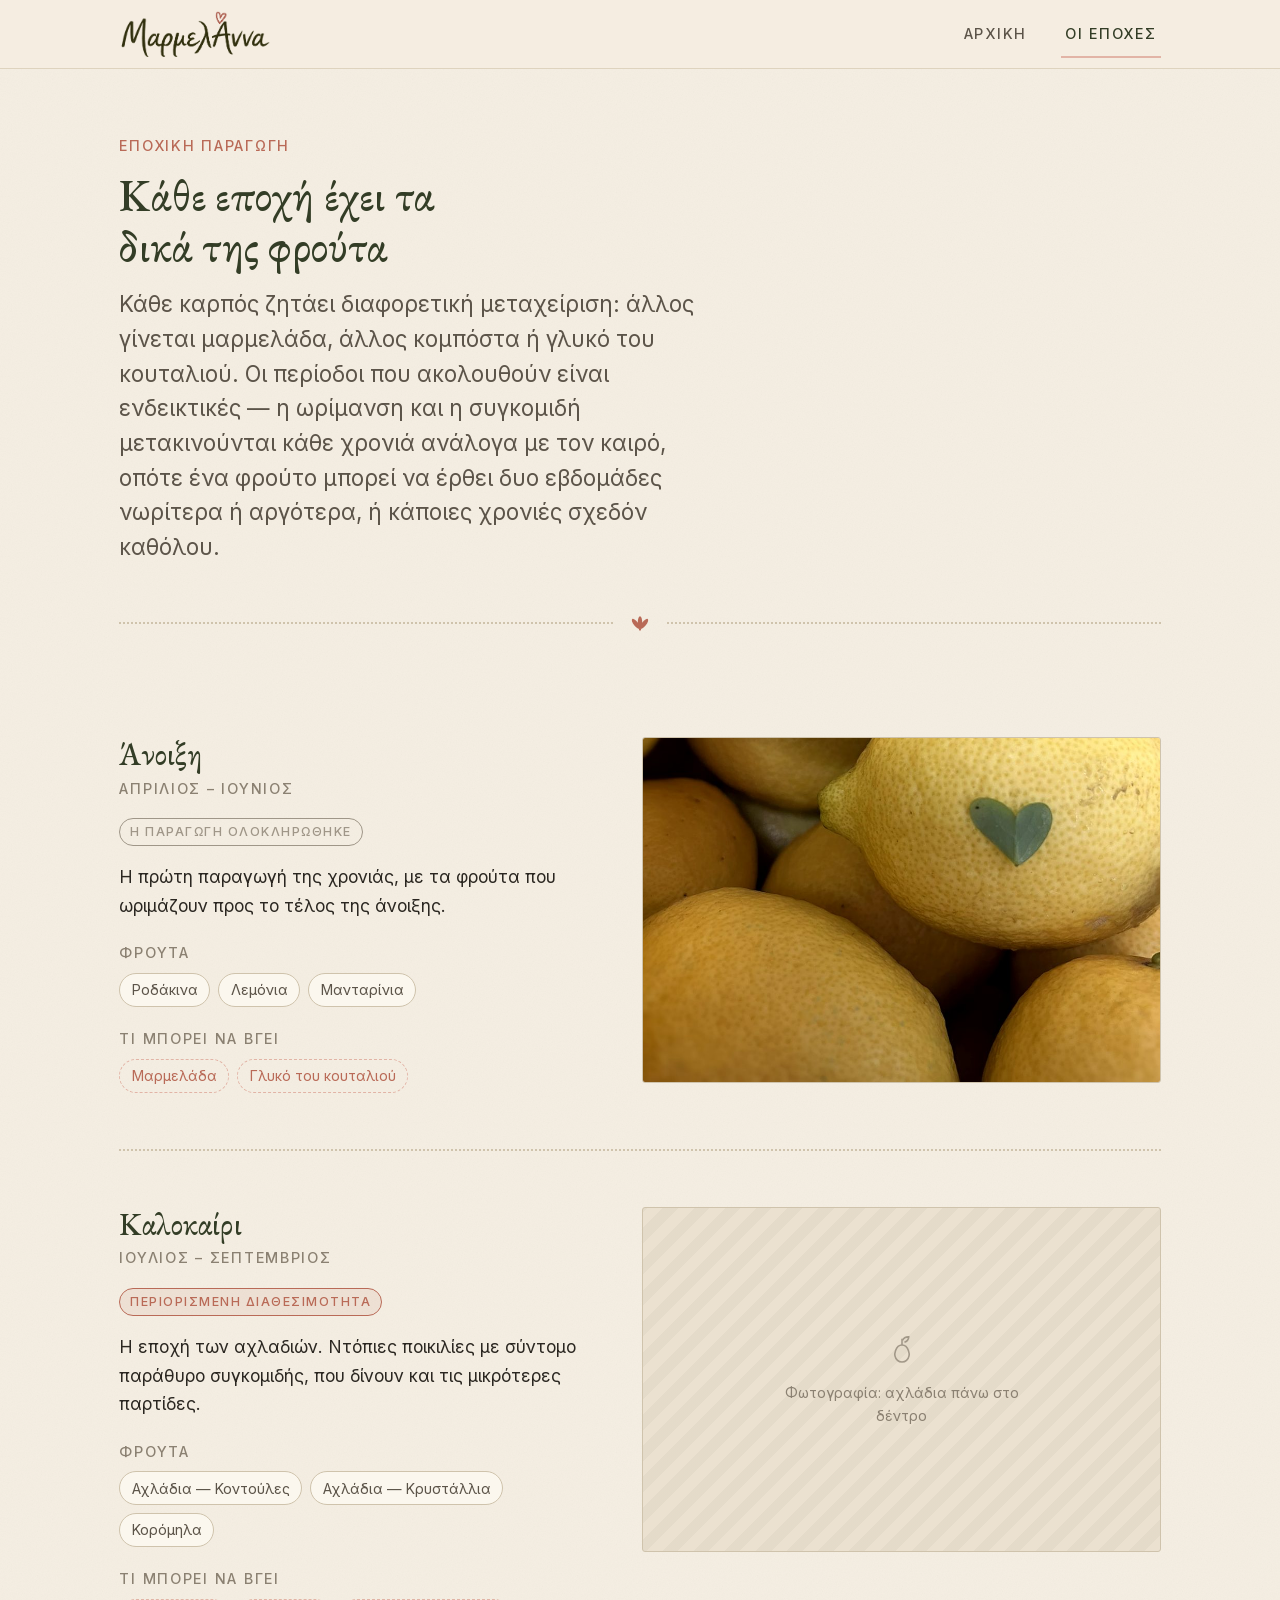
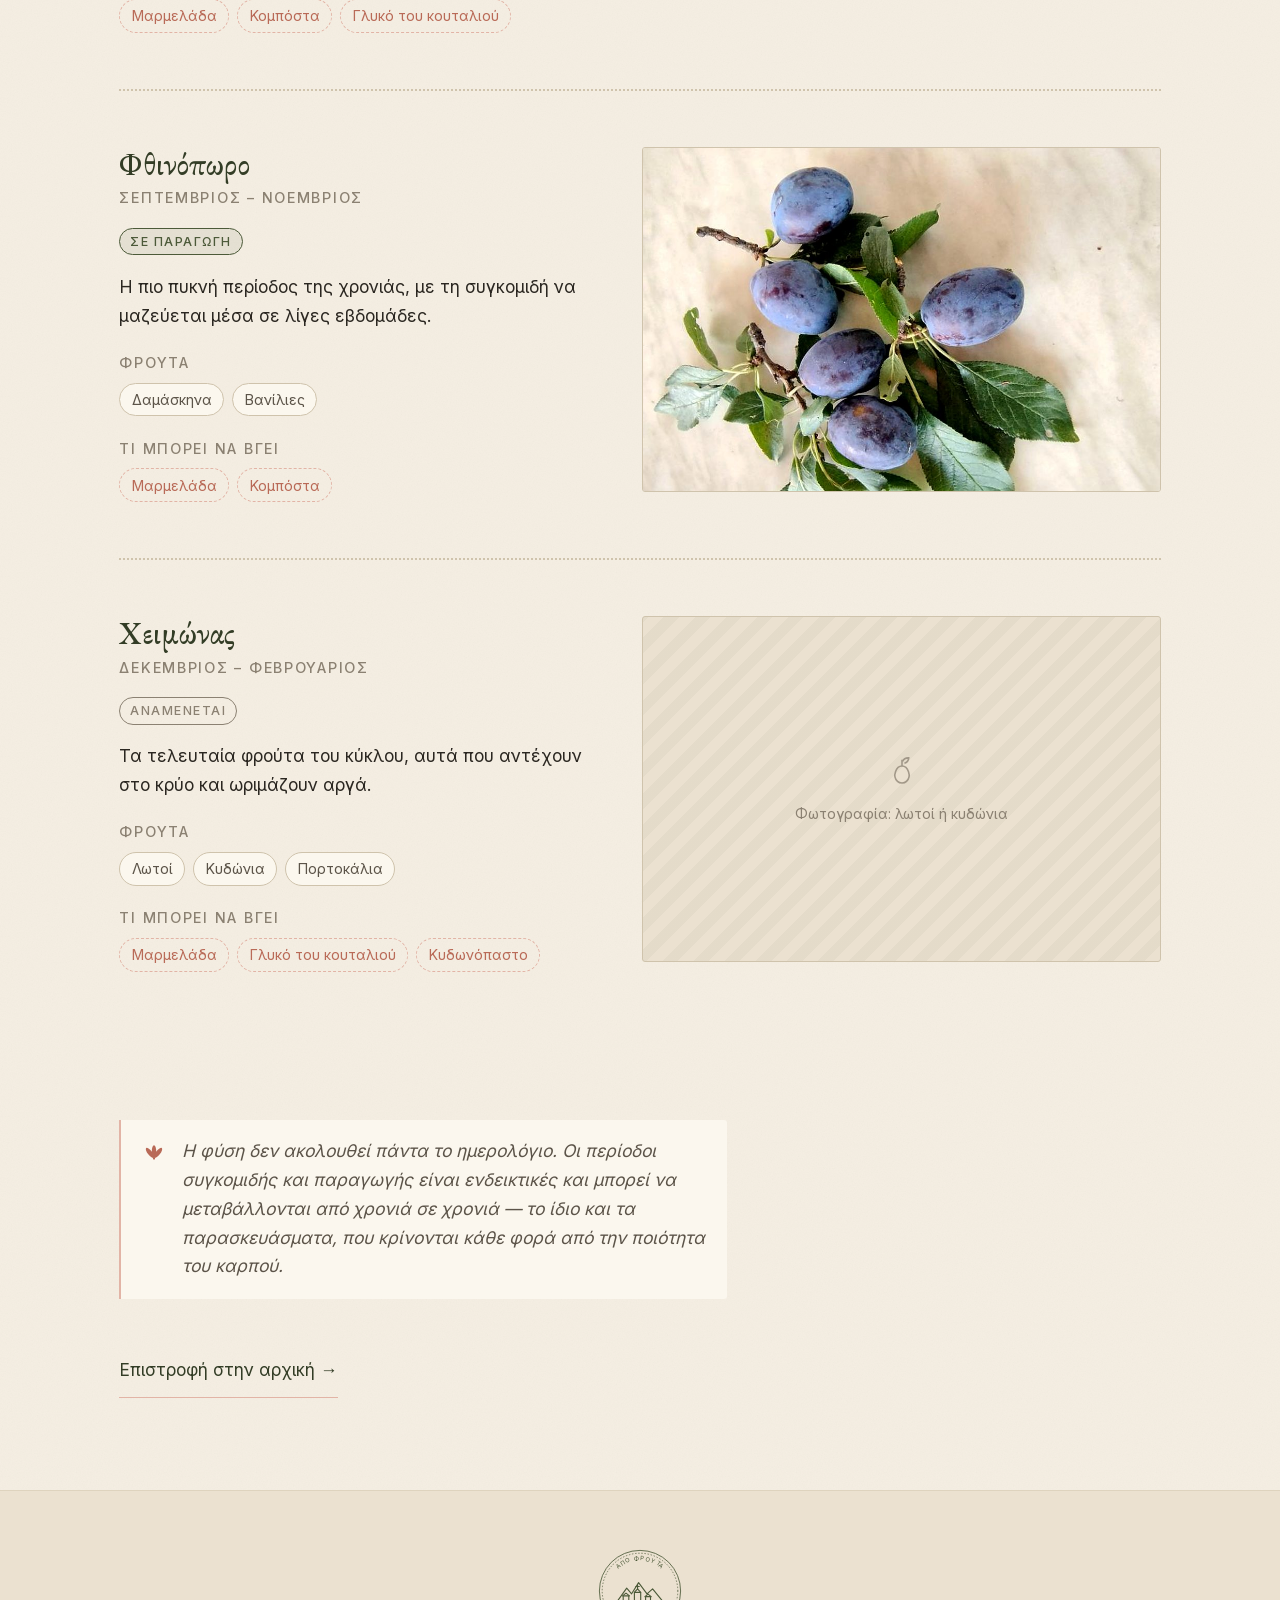
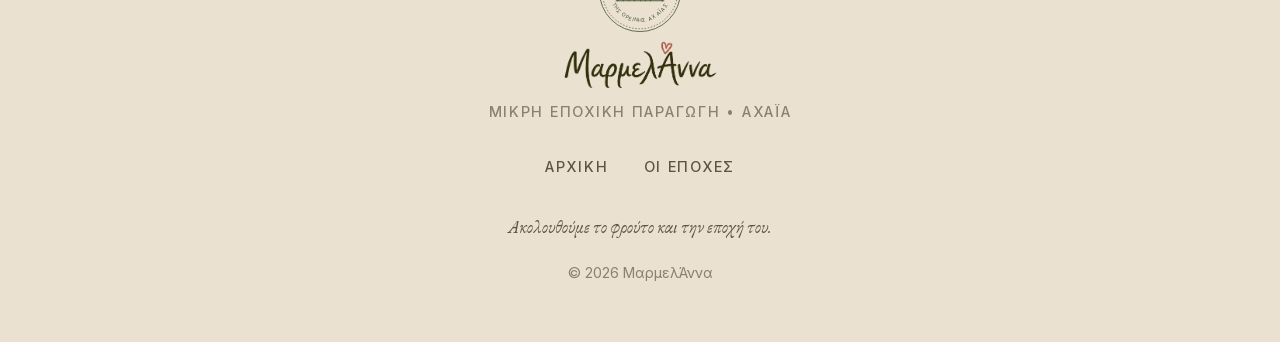
==== commit 02a6414e: "Βάθος πεδίου στις φωτογραφίες, και νέα ονόματα αρχείων Το «ίδια φωτό σε συγκομιδή και μικρή παραγωγή" ====
--- a/epoxes/index.html
+++ b/epoxes/index.html
@@ -91,7 +91,7 @@
         </div>
         <!-- ⚑ PHOTO 08 -->
         <figure class="photo ratio-3x2">
-          <img src="/images/season-spring.jpg"
+          <img src="/images/season-spring-lemons.jpg"
                alt="Φρεσκομαζεμένα λεμόνια· πάνω στο ένα έχει κολλήσει ένα φύλλο σε σχήμα καρδιάς"
                width="1000" height="667" loading="lazy" decoding="async">
         </figure>
@@ -150,7 +150,7 @@
         </div>
         <!-- ⚑ PHOTO 10 -->
         <figure class="photo ratio-3x2">
-          <img src="/images/season-autumn.jpg"
+          <img src="/images/season-autumn-branch.jpg"
                alt="Κλαδί δαμασκηνιάς με φύλλα και ώριμους καρπούς, φθινοπωρινή συγκομιδή"
                width="1000" height="667" loading="lazy" decoding="async">
         </figure>
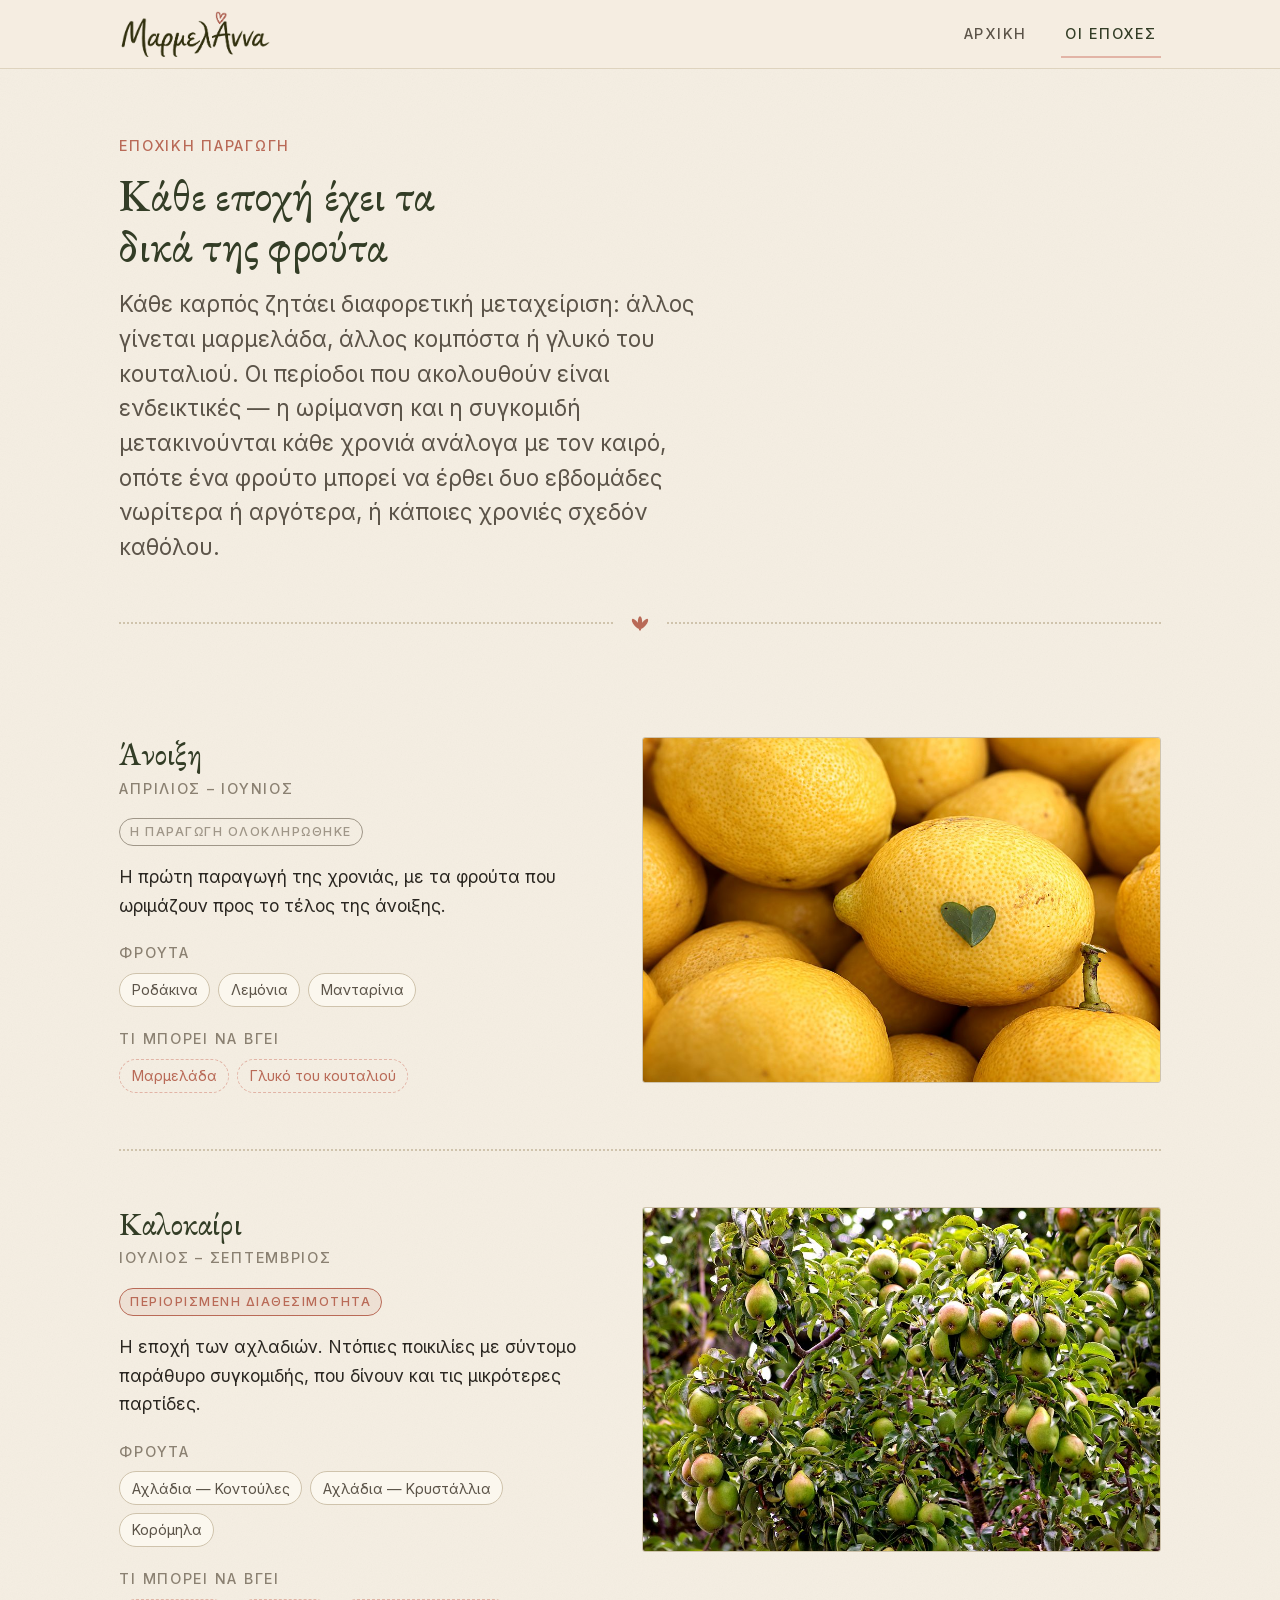
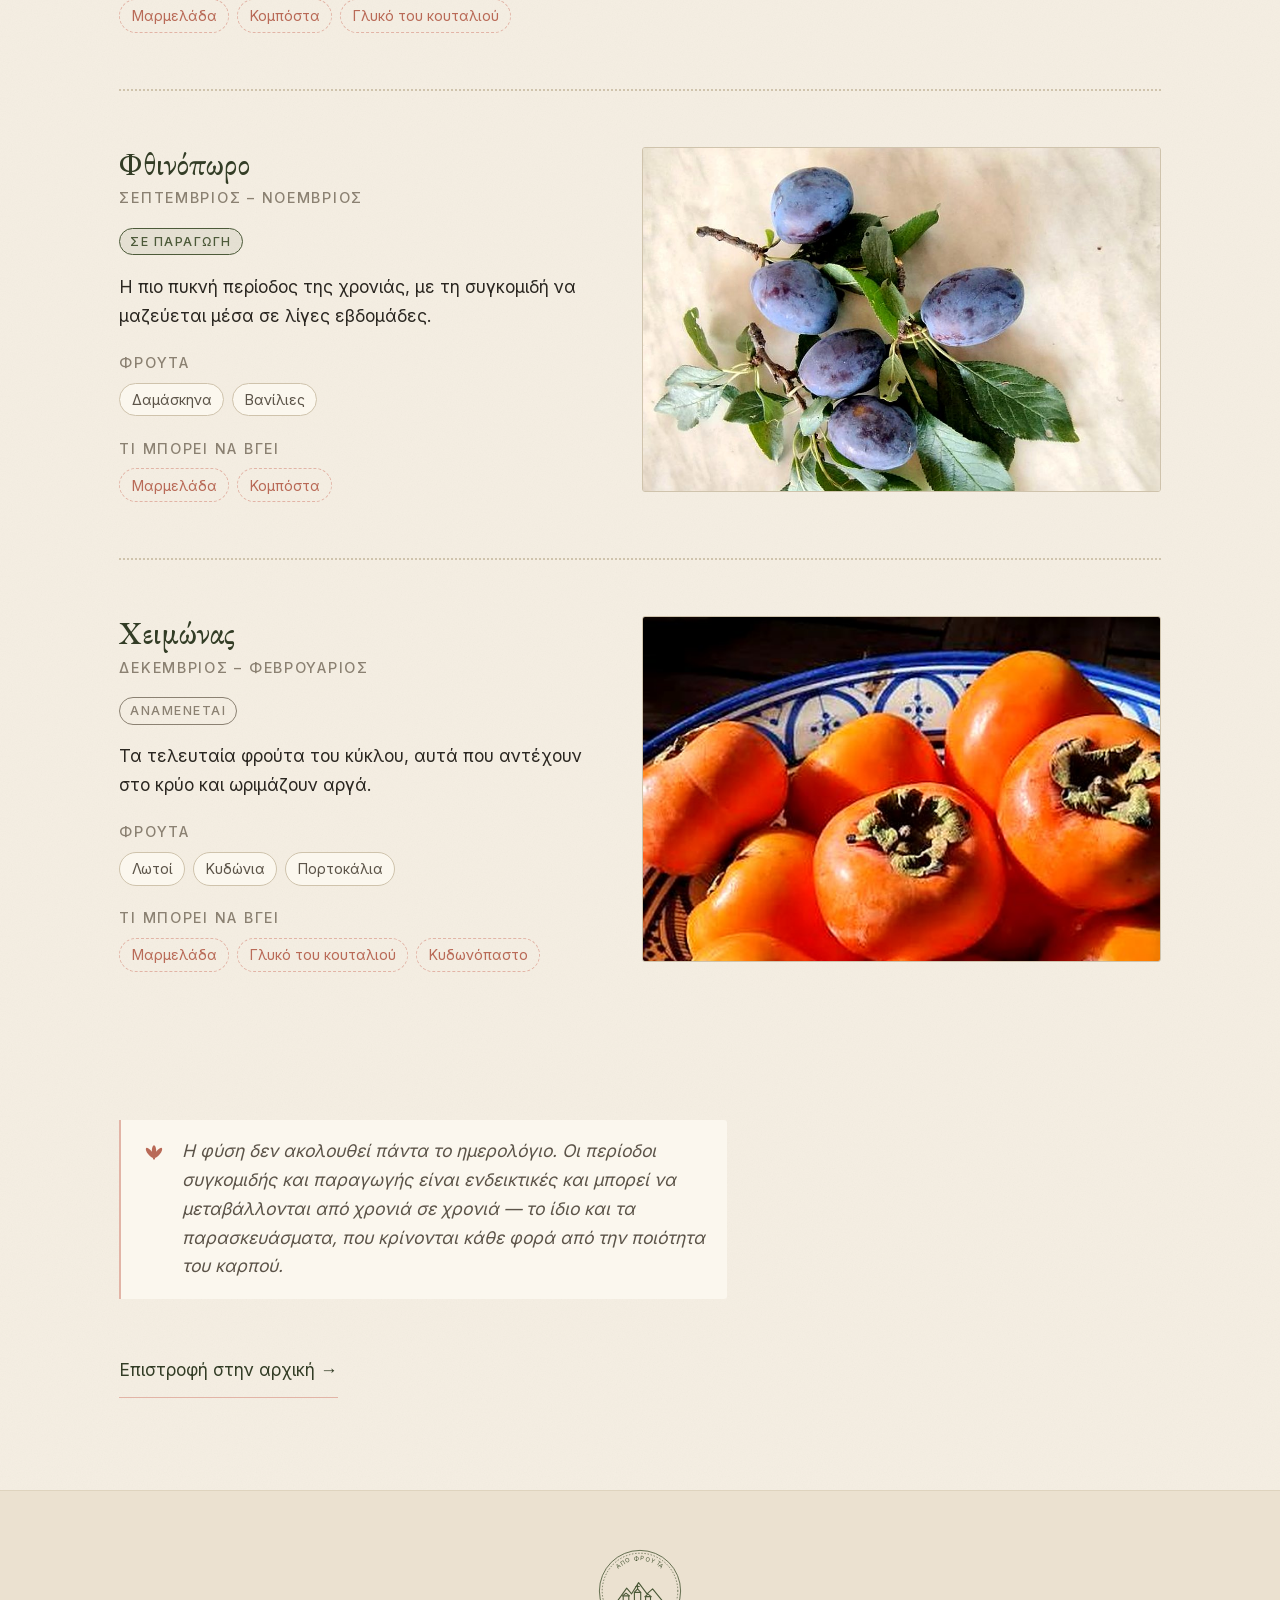
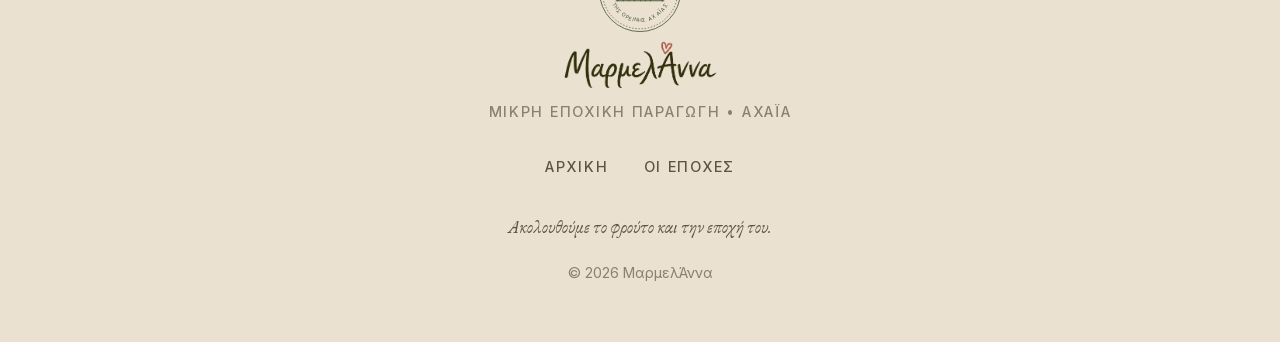
==== commit 18adf4b1: "Οι τελευταίες τέσσερις φωτογραφίες: μηδέν placeholder - «Το βάζο» ← vazo.heic (μετατροπή με sips· το" ====
--- a/epoxes/index.html
+++ b/epoxes/index.html
@@ -91,7 +91,7 @@
         </div>
         <!-- ⚑ PHOTO 08 -->
         <figure class="photo ratio-3x2">
-          <img src="/images/season-spring-lemons.jpg"
+          <img src="/images/season-spring-lemon.jpg"
                alt="Φρεσκομαζεμένα λεμόνια· πάνω στο ένα έχει κολλήσει ένα φύλλο σε σχήμα καρδιάς"
                width="1000" height="667" loading="lazy" decoding="async">
         </figure>
@@ -121,10 +121,9 @@
         </div>
         <!-- ⚑ PHOTO 09 -->
         <figure class="photo ratio-3x2">
-          <div class="photo__frame" role="img" aria-label="Αχλάδια πάνω στο δέντρο, καλοκαιρινή συγκομιδή">
-            <svg viewBox="0 0 24 30" aria-hidden="true" focusable="false"><path d="M12 11c2.6 0 4.4 2.2 5.2 4.6.9 2.6.4 5.8-1.6 7.7-1.9 1.8-5.3 1.8-7.2 0-2-1.9-2.5-5.1-1.6-7.7C7.6 13.2 9.4 11 12 11Z"/><path d="M12 11V6"/><path d="M12.4 7.4c1-2.2 3-3 5-2.9-.2 2-1.4 3.8-3.4 4.2"/></svg>
-            <span class="photo__label">Φωτογραφία: αχλάδια πάνω στο δέντρο</span>
-          </div>
+          <img src="/images/season-summer-pears.jpg"
+               alt="Αχλαδιά Κρυστάλλια φορτωμένη με ώριμους καρπούς"
+               width="1000" height="667" loading="lazy" decoding="async">
         </figure>
       </div>
     </section>
@@ -180,10 +179,9 @@
         </div>
         <!-- ⚑ PHOTO 11 -->
         <figure class="photo ratio-3x2">
-          <div class="photo__frame" role="img" aria-label="Λωτοί και κυδώνια, χειμερινή συγκομιδή">
-            <svg viewBox="0 0 24 30" aria-hidden="true" focusable="false"><path d="M12 11c2.6 0 4.4 2.2 5.2 4.6.9 2.6.4 5.8-1.6 7.7-1.9 1.8-5.3 1.8-7.2 0-2-1.9-2.5-5.1-1.6-7.7C7.6 13.2 9.4 11 12 11Z"/><path d="M12 11V6"/><path d="M12.4 7.4c1-2.2 3-3 5-2.9-.2 2-1.4 3.8-3.4 4.2"/></svg>
-            <span class="photo__label">Φωτογραφία: λωτοί ή κυδώνια</span>
-          </div>
+          <img src="/images/season-winter-persimmons.jpg"
+               alt="Λωτοί σε πιατέλα με γαλάζιο διάκοσμο"
+               width="600" height="400" loading="lazy" decoding="async">
         </figure>
       </div>
     </section>
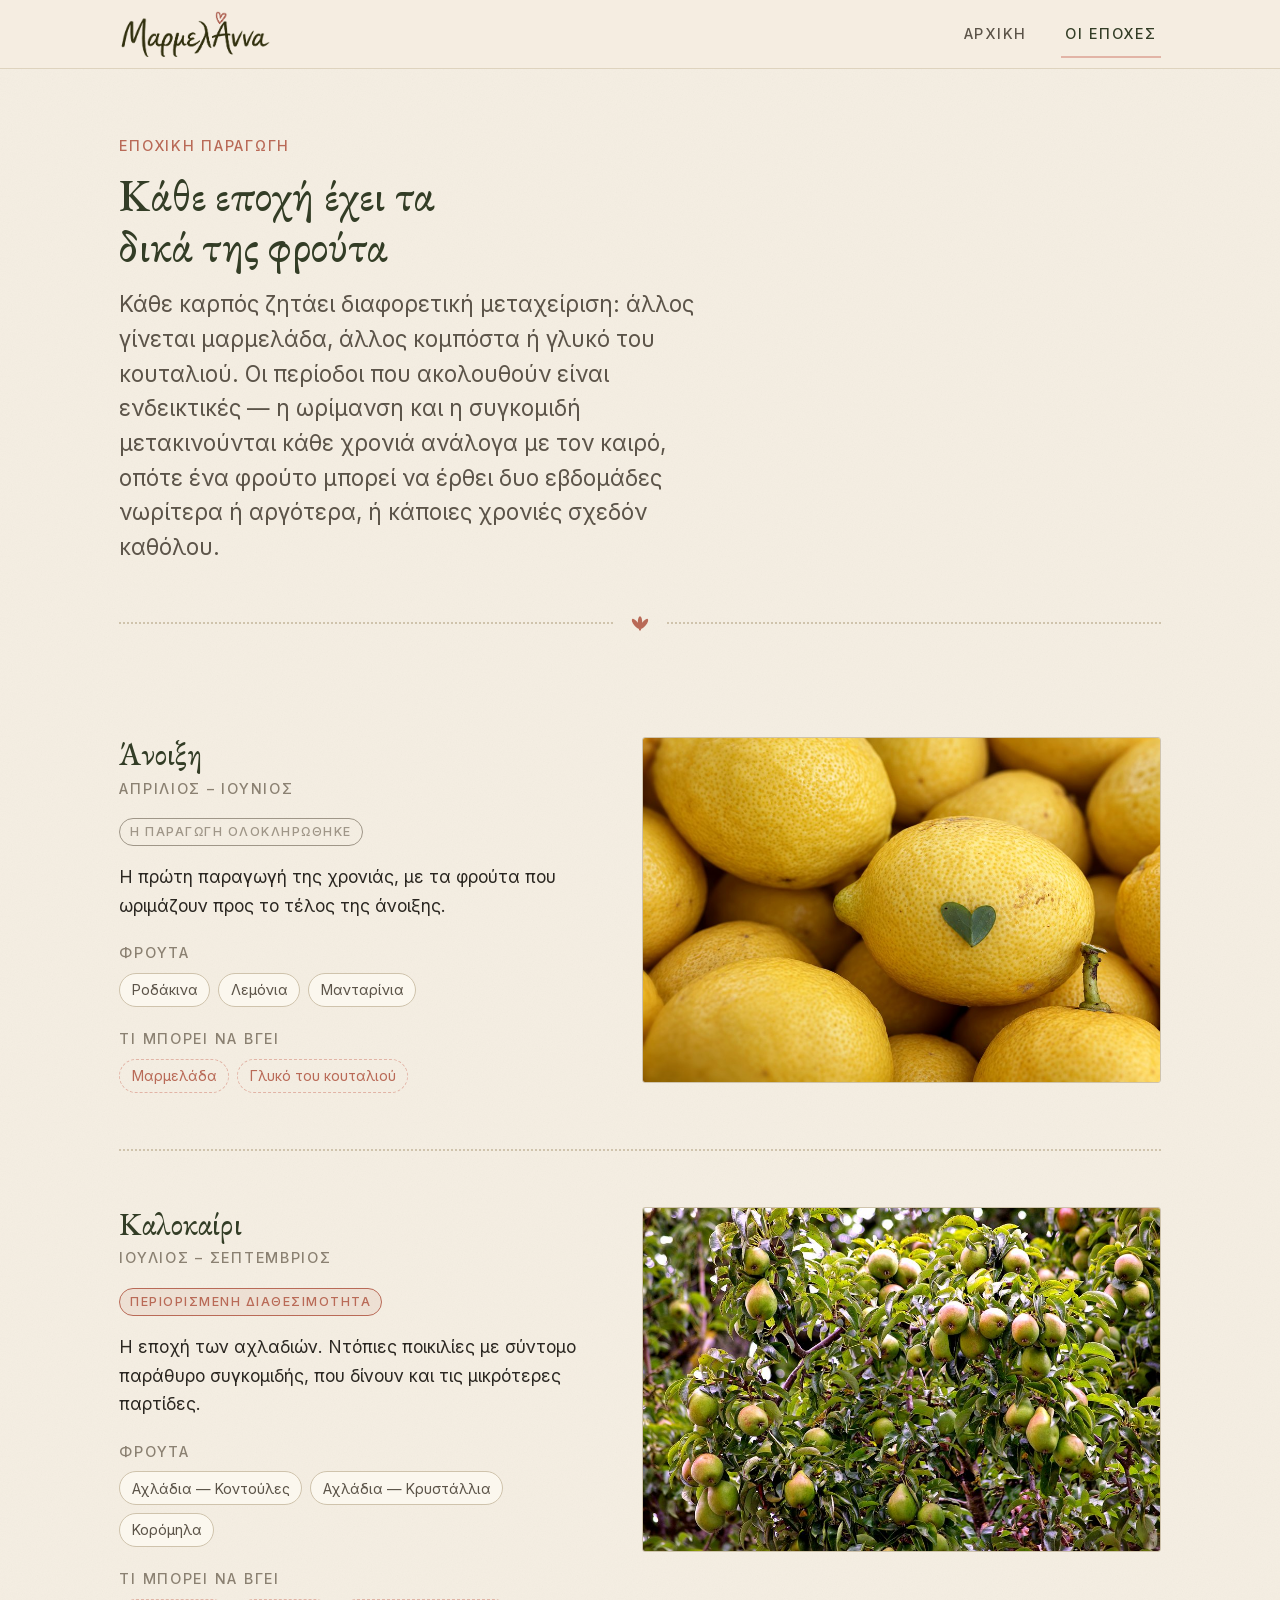
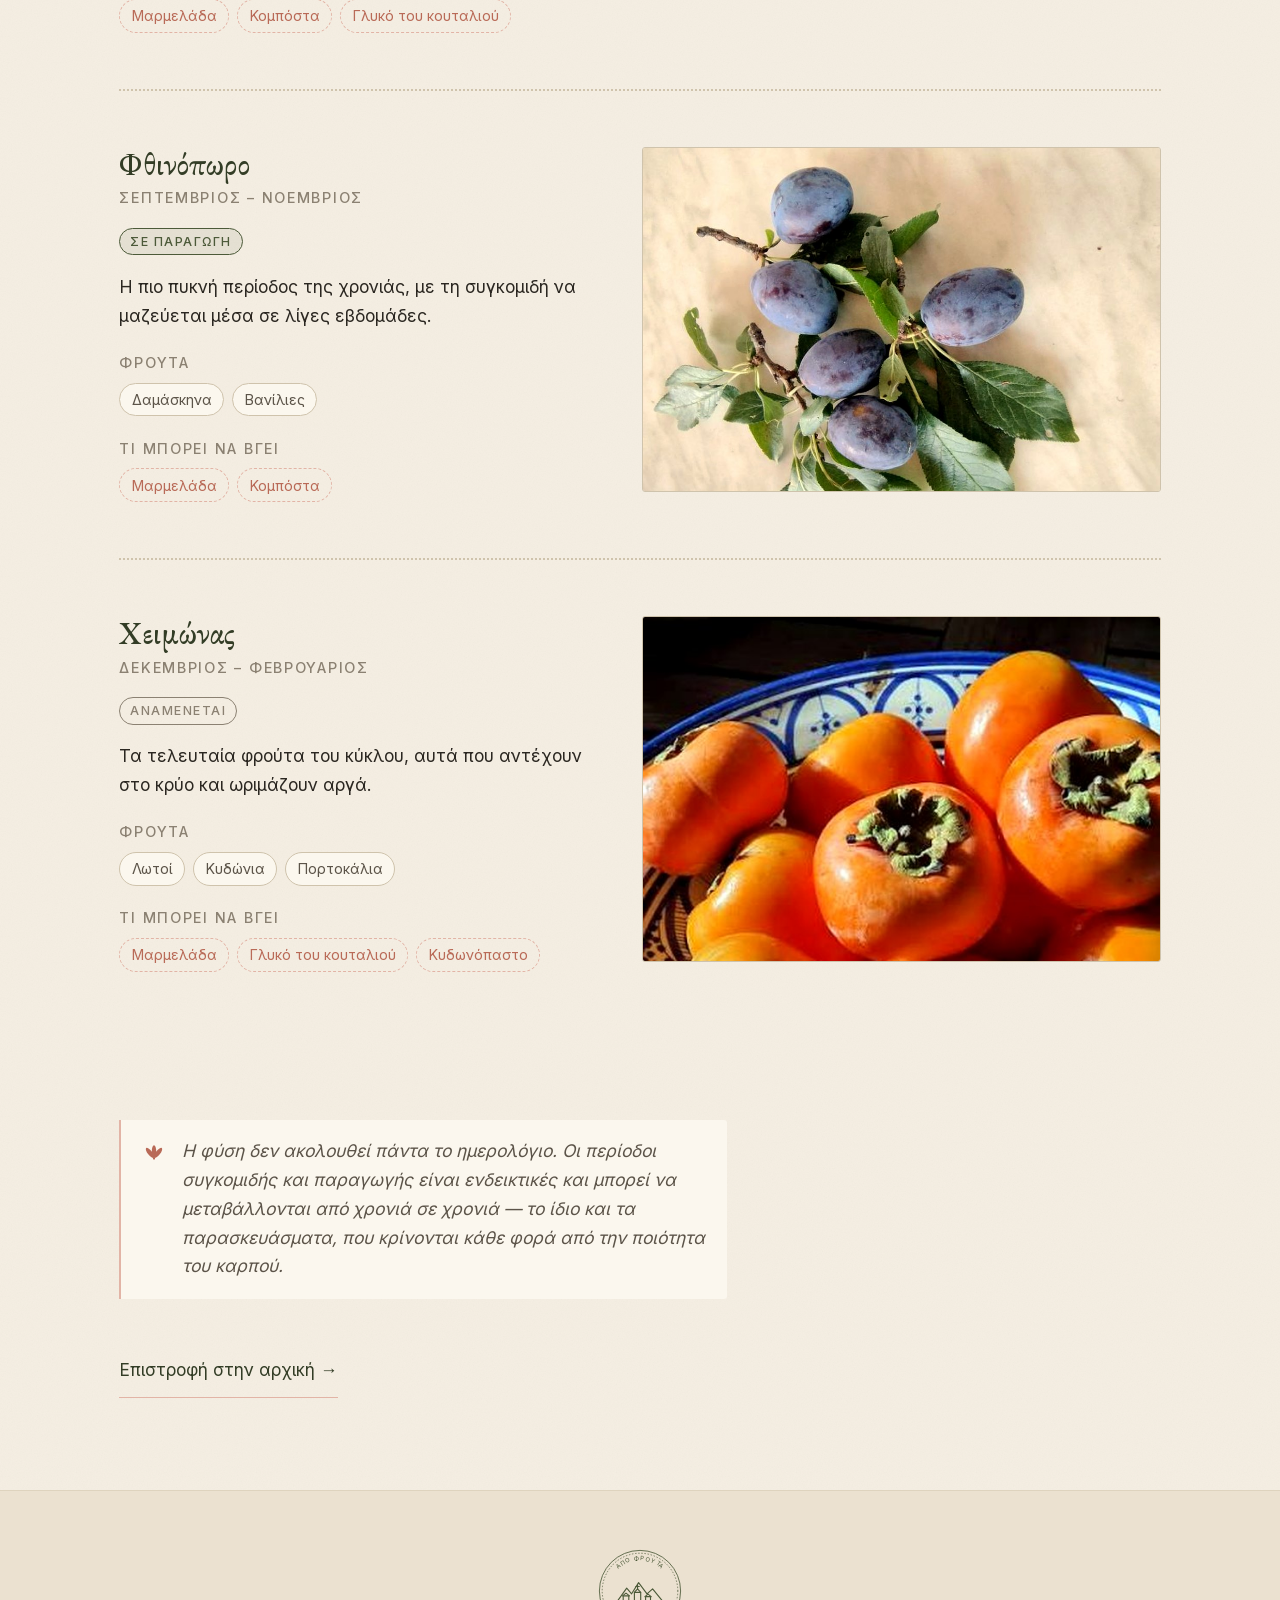
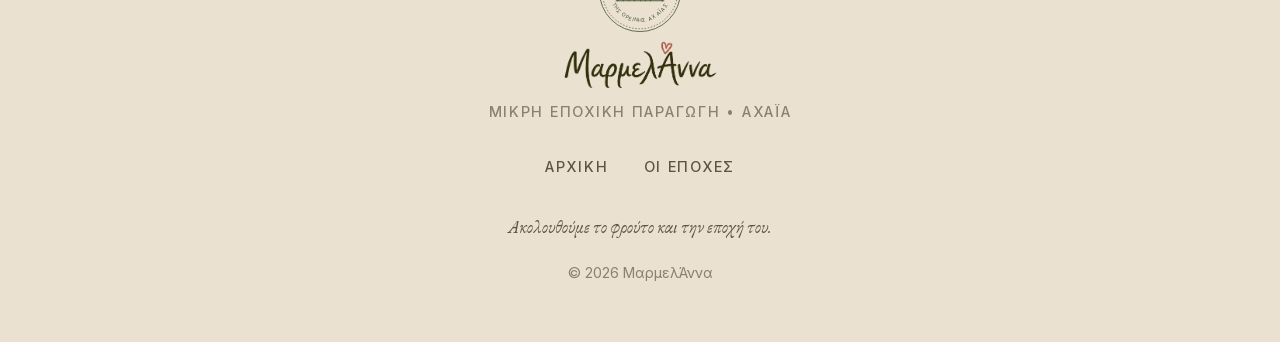
==== commit c6c0bc33: "Cloudflare Web Analytics και διεύθυνση /q για τα QR Analytics: beacon στο τέλος του <body> και στις " ====
--- a/epoxes/index.html
+++ b/epoxes/index.html
@@ -240,5 +240,9 @@
   </div>
 </footer>
 
+
+<!-- Cloudflare Web Analytics — χωρίς cookies, άρα χωρίς cookie banner.
+     Το token είναι δημόσιο εξ ορισμού: εμφανίζεται στο HTML κάθε σελίδας. -->
+<script type="module" src="https://static.cloudflareinsights.com/beacon.min.js" data-cf-beacon='{"token": "cf34922e2ffb4b639aced62b6f5599d9"}'></script>
 </body>
 </html>
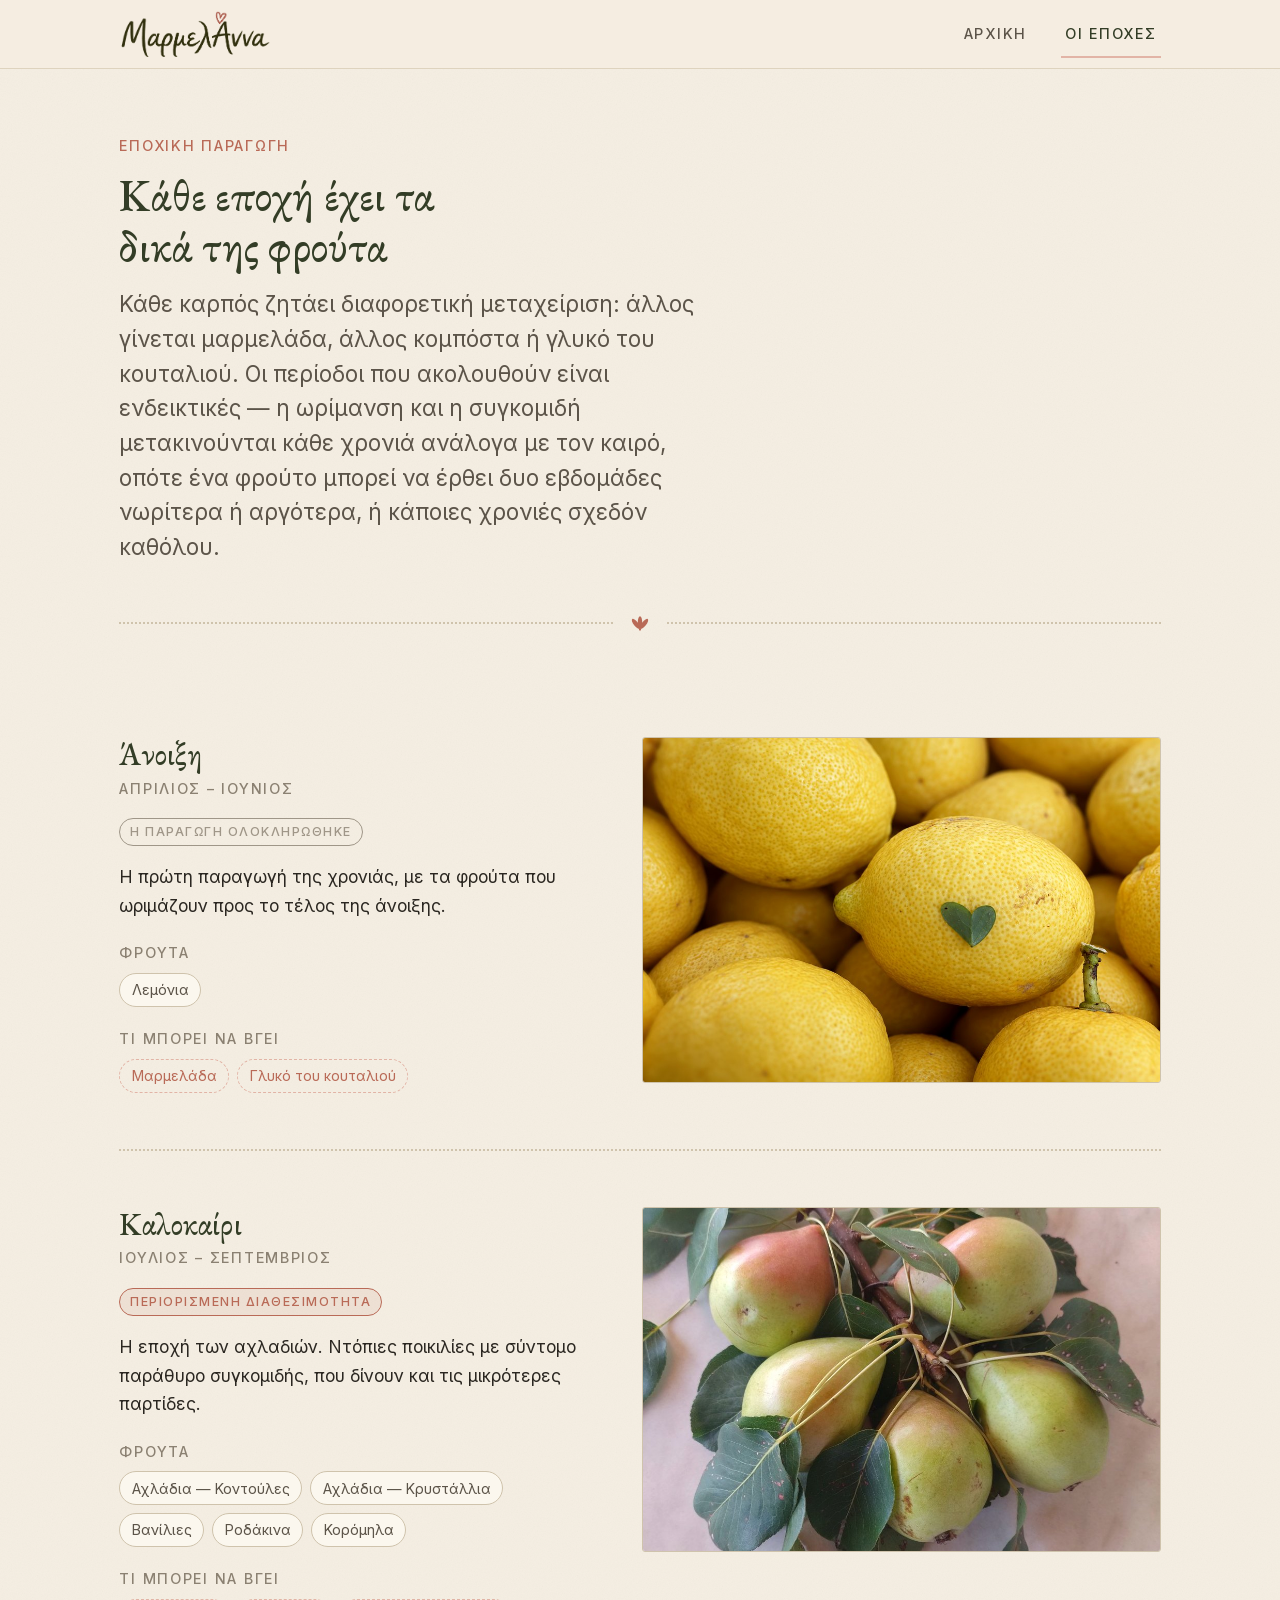
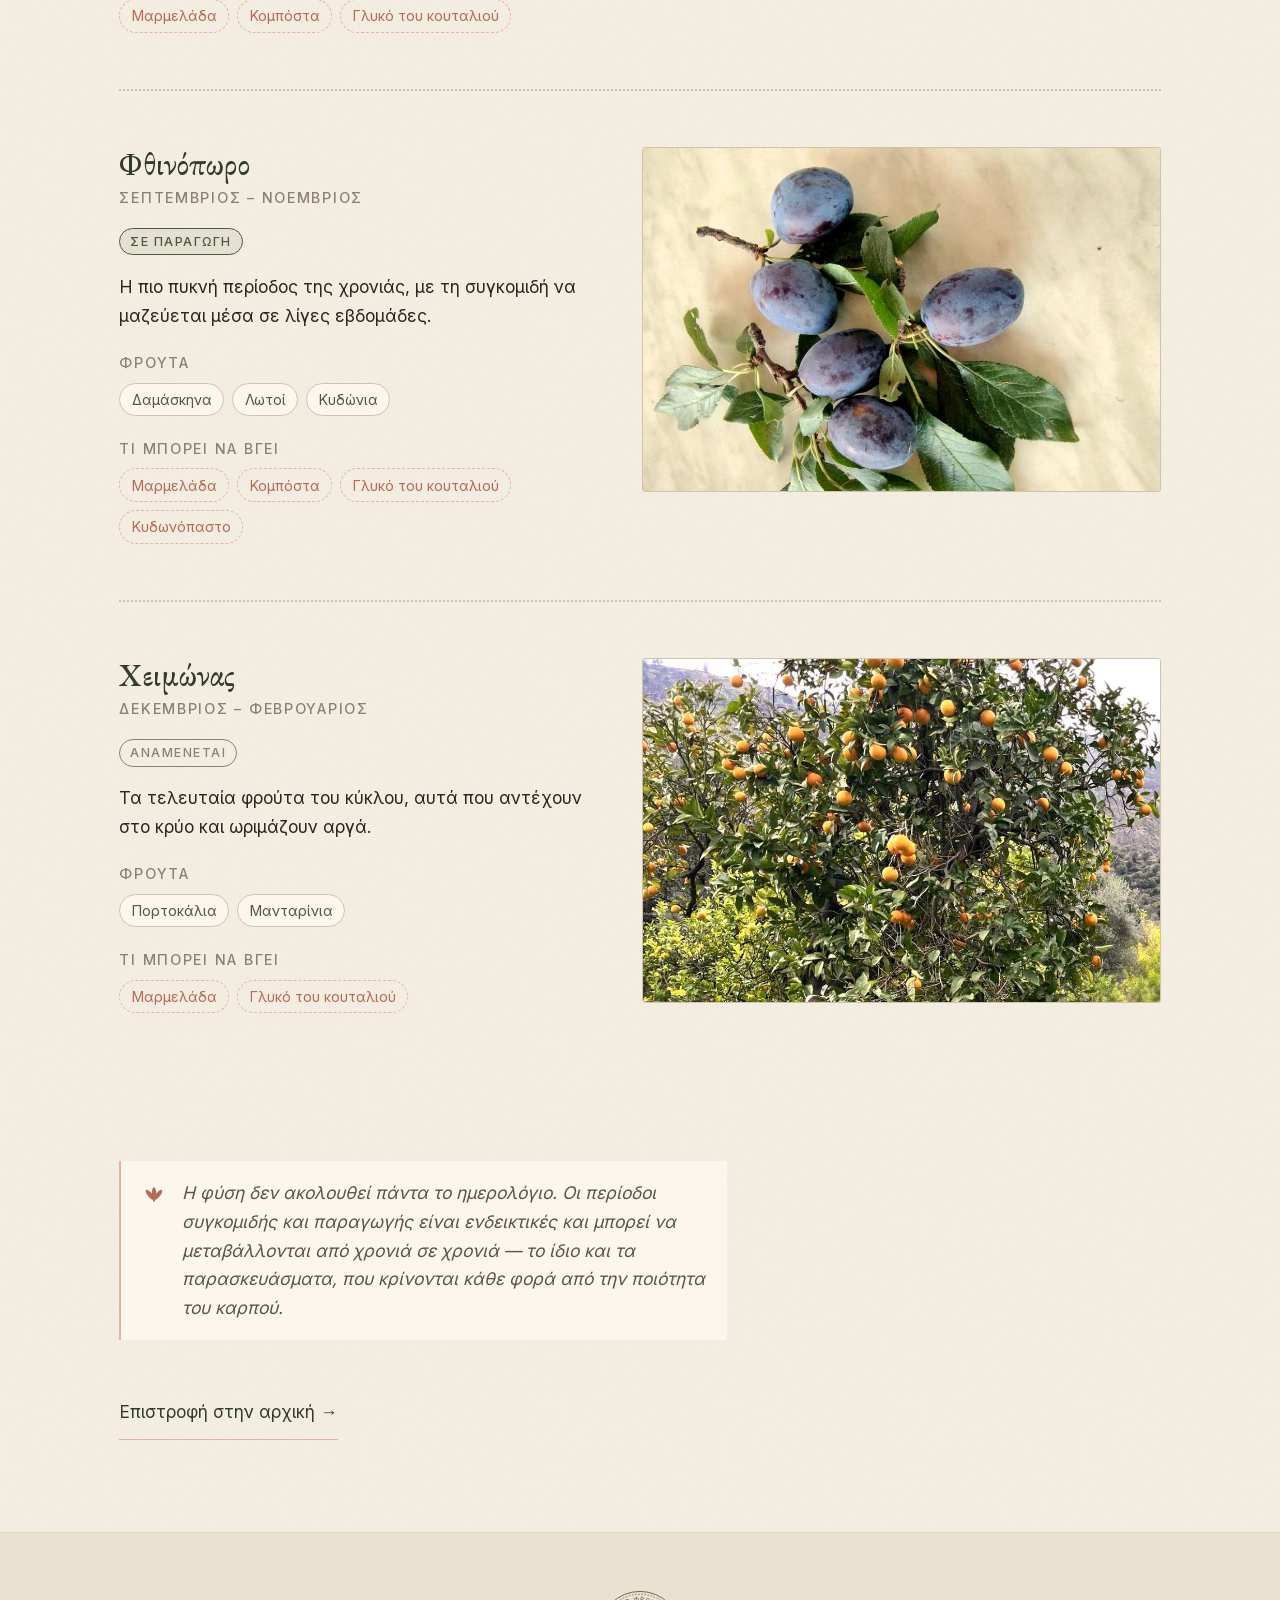
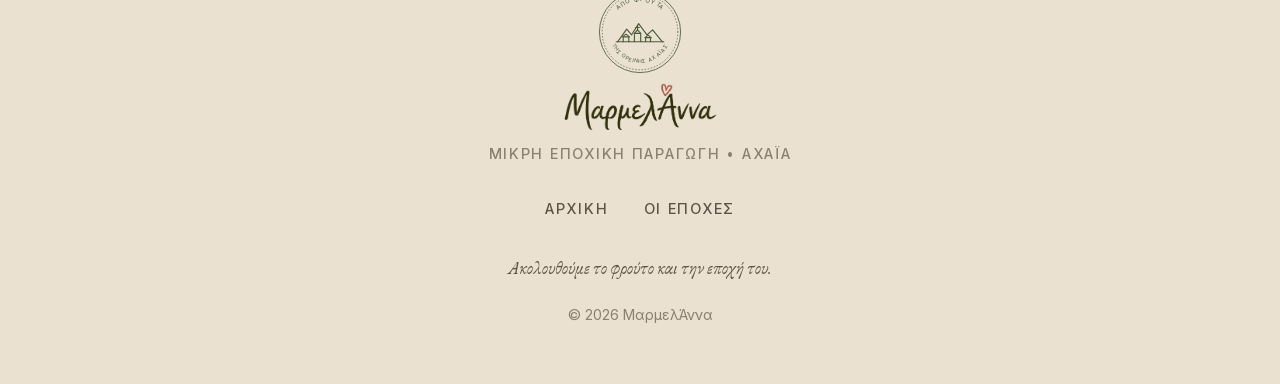
==== commit 881a10a1: "Αναδιάταξη φρούτων ανά εποχή και τρεις νέες φωτογραφίες Κάθε φρούτο ανήκει πλέον σε μία εποχή: - Άνο" ====
--- a/epoxes/index.html
+++ b/epoxes/index.html
@@ -79,9 +79,7 @@
           <p style="margin-top:1rem">Η πρώτη παραγωγή της χρονιάς, με τα φρούτα που ωριμάζουν προς το τέλος της άνοιξης.</p>
           <p class="chip-label">Φρούτα</p>
           <ul class="fruits">
-            <li>Ροδάκινα</li>
             <li>Λεμόνια</li>
-            <li>Μανταρίνια</li>
           </ul>
           <p class="chip-label">Τι μπορεί να βγει</p>
           <ul class="fruits fruits--preps">
@@ -110,6 +108,8 @@
           <ul class="fruits">
             <li>Αχλάδια — Κοντούλες</li>
             <li>Αχλάδια — Κρυστάλλια</li>
+            <li>Βανίλιες</li>
+            <li>Ροδάκινα</li>
             <li>Κορόμηλα</li>
           </ul>
           <p class="chip-label">Τι μπορεί να βγει</p>
@@ -122,7 +122,7 @@
         <!-- ⚑ PHOTO 09 -->
         <figure class="photo ratio-3x2">
           <img src="/images/season-summer-pears.jpg"
-               alt="Αχλαδιά Κρυστάλλια φορτωμένη με ώριμους καρπούς"
+               alt="Αχλάδια Κρυστάλλια Καρνεσίου σε κλαδί με φύλλα"
                width="1000" height="667" loading="lazy" decoding="async">
         </figure>
       </div>
@@ -139,12 +139,15 @@
           <p class="chip-label">Φρούτα</p>
           <ul class="fruits">
             <li>Δαμάσκηνα</li>
-            <li>Βανίλιες</li>
+            <li>Λωτοί</li>
+            <li>Κυδώνια</li>
           </ul>
           <p class="chip-label">Τι μπορεί να βγει</p>
           <ul class="fruits fruits--preps">
             <li>Μαρμελάδα</li>
             <li>Κομπόστα</li>
+            <li>Γλυκό του κουταλιού</li>
+            <li>Κυδωνόπαστο</li>
           </ul>
         </div>
         <!-- ⚑ PHOTO 10 -->
@@ -166,22 +169,20 @@
           <p style="margin-top:1rem">Τα τελευταία φρούτα του κύκλου, αυτά που αντέχουν στο κρύο και ωριμάζουν αργά.</p>
           <p class="chip-label">Φρούτα</p>
           <ul class="fruits">
-            <li>Λωτοί</li>
-            <li>Κυδώνια</li>
             <li>Πορτοκάλια</li>
-          </ul>
-          <p class="chip-label">Τι μπορεί να βγει</p>
-          <ul class="fruits fruits--preps">
-            <li>Μαρμελάδα</li>
-            <li>Γλυκό του κουταλιού</li>
-            <li>Κυδωνόπαστο</li>
+            <li>Μανταρίνια</li>
+          </ul>
+          <p class="chip-label">Τι μπορεί να βγει</p>
+          <ul class="fruits fruits--preps">
+            <li>Μαρμελάδα</li>
+            <li>Γλυκό του κουταλιού</li>
           </ul>
         </div>
         <!-- ⚑ PHOTO 11 -->
         <figure class="photo ratio-3x2">
-          <img src="/images/season-winter-persimmons.jpg"
-               alt="Λωτοί σε πιατέλα με γαλάζιο διάκοσμο"
-               width="600" height="400" loading="lazy" decoding="async">
+          <img src="/images/season-winter-oranges.jpg"
+               alt="Πορτοκαλιά φορτωμένη με ώριμα πορτοκάλια στην ορεινή Αχαΐα"
+               width="1000" height="667" loading="lazy" decoding="async">
         </figure>
       </div>
     </section>
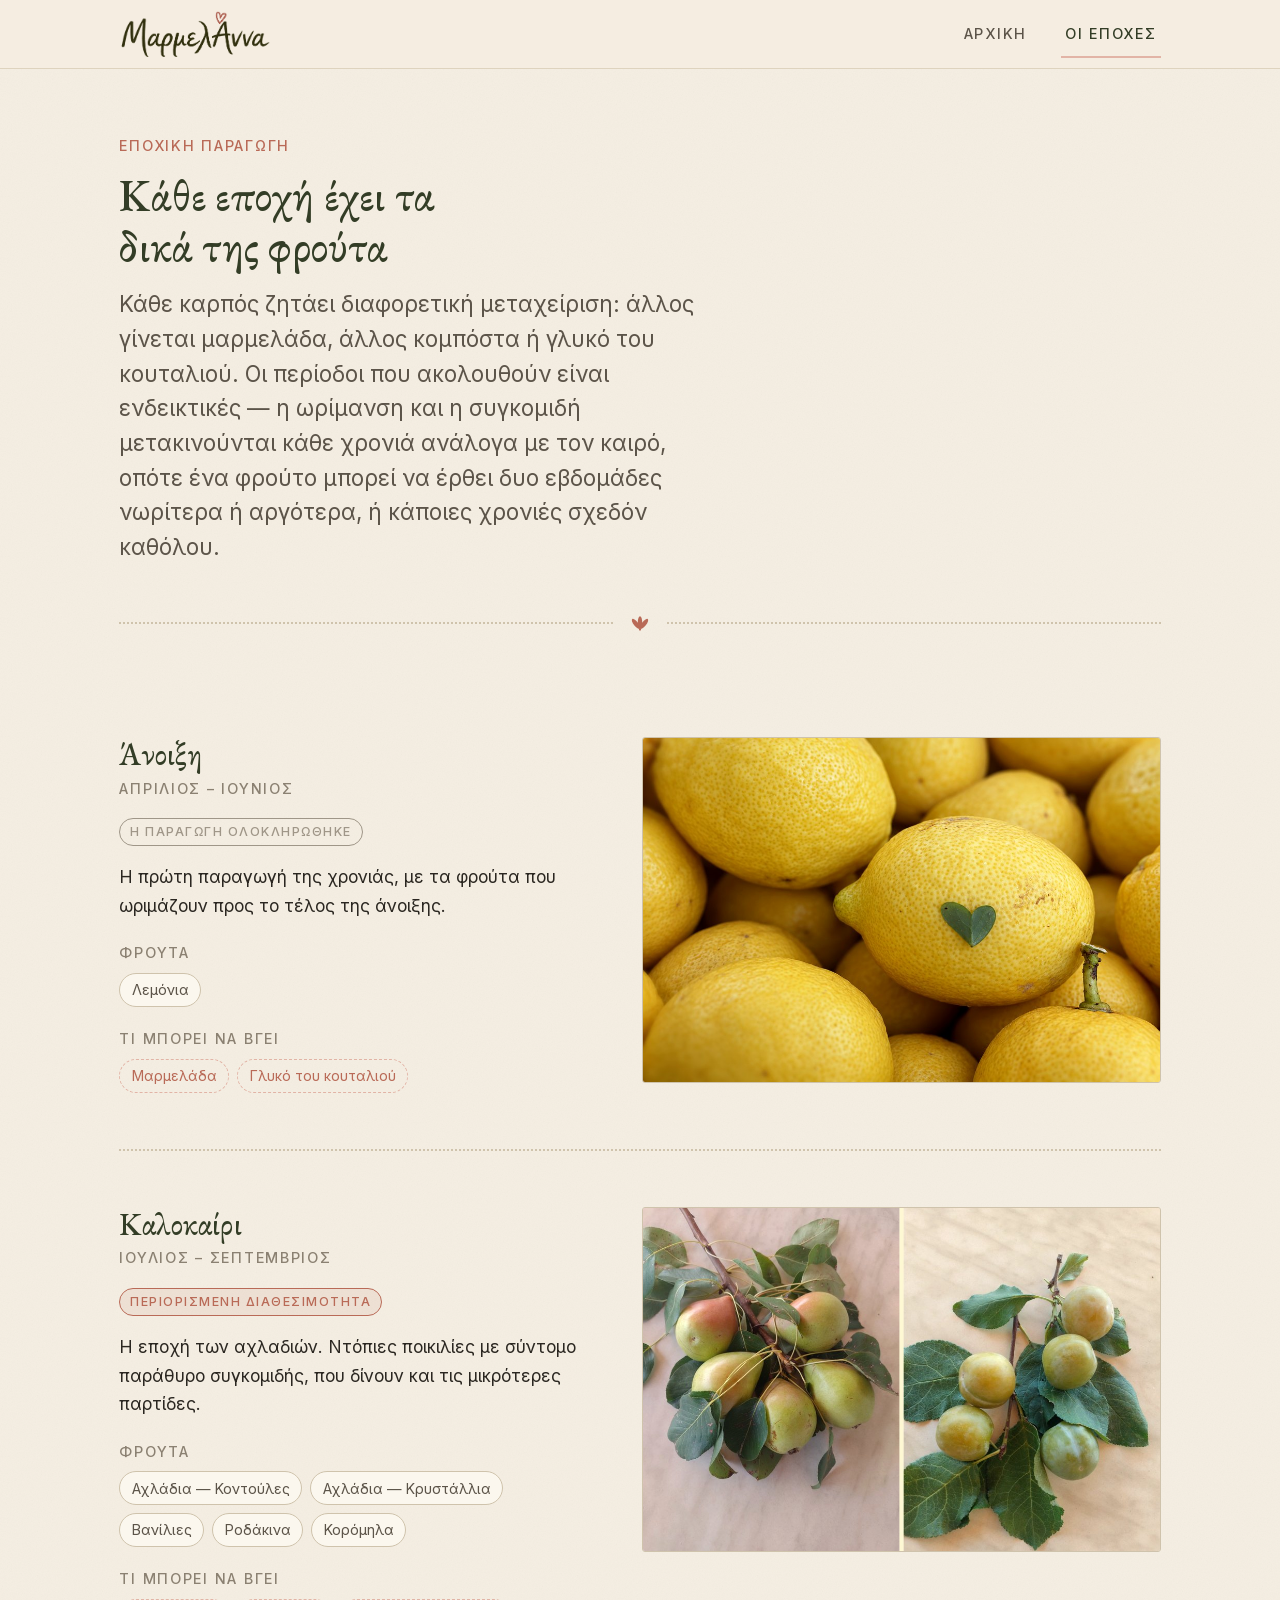
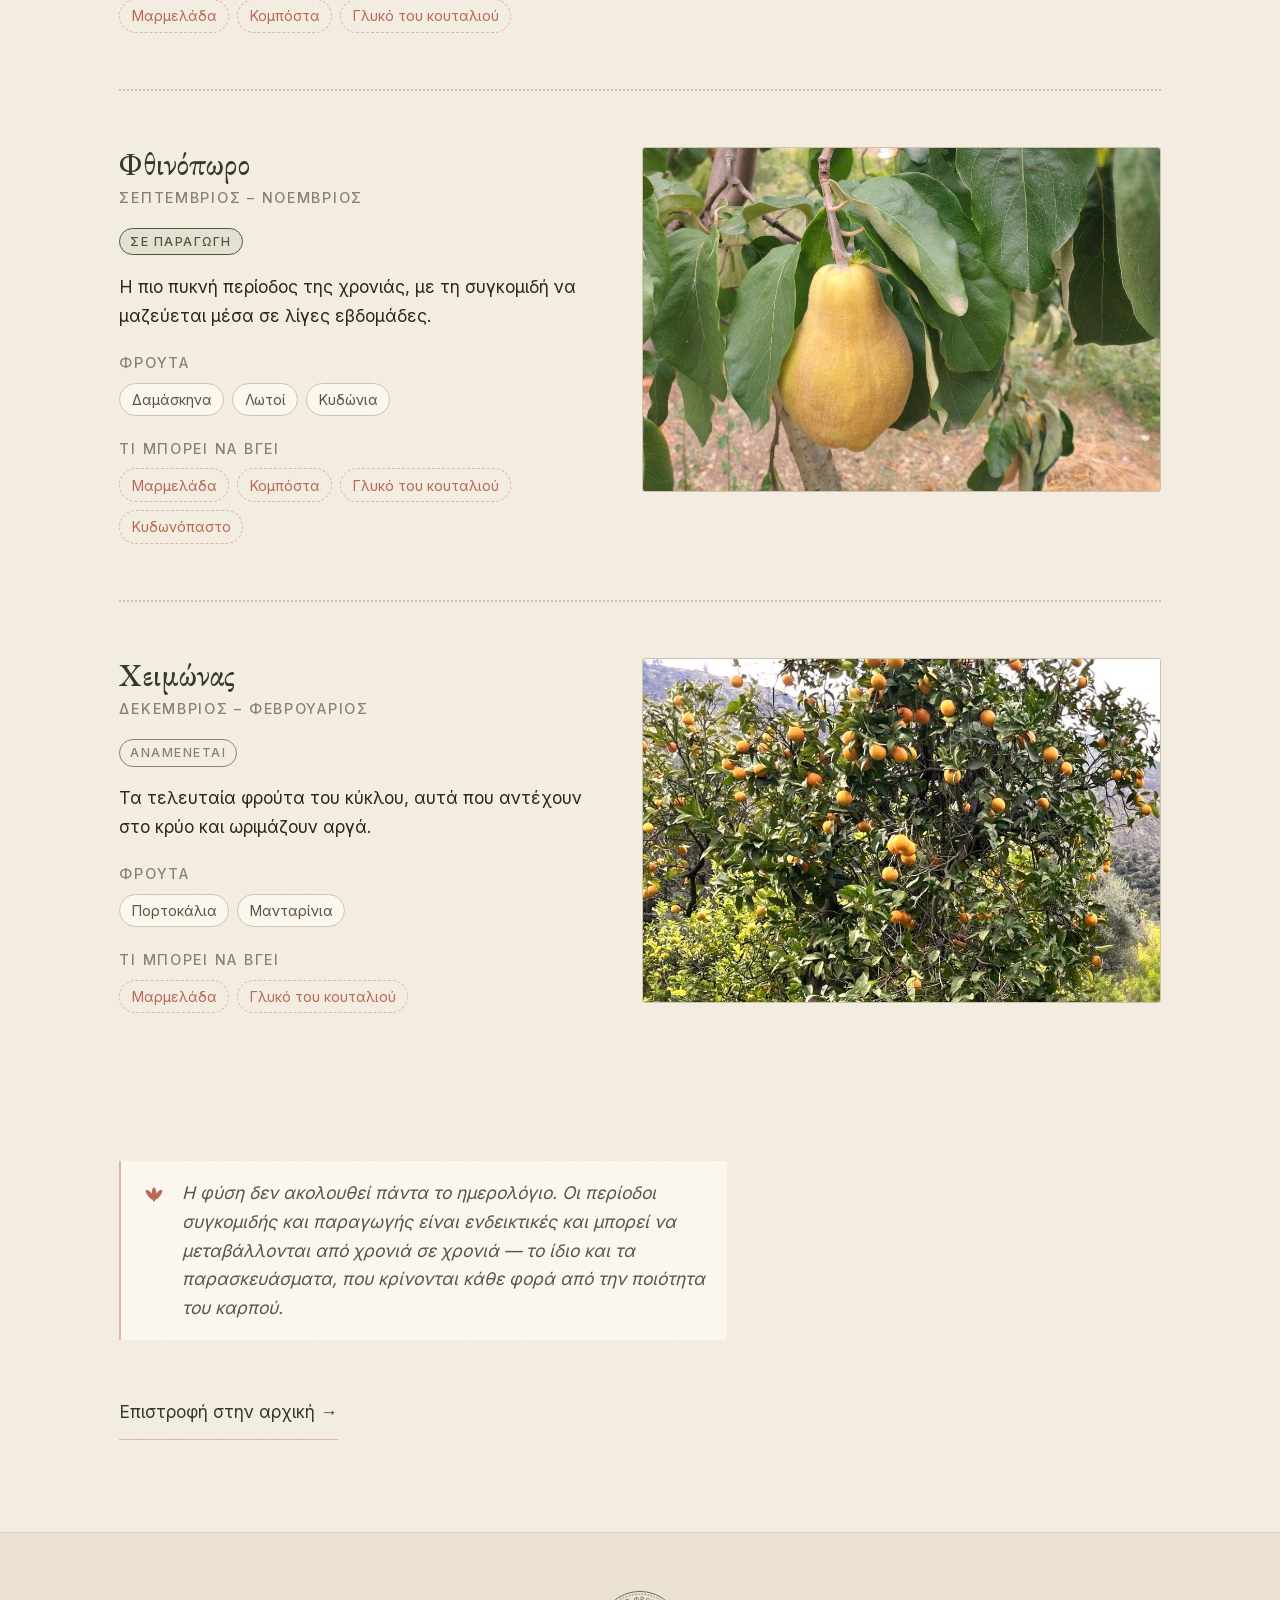
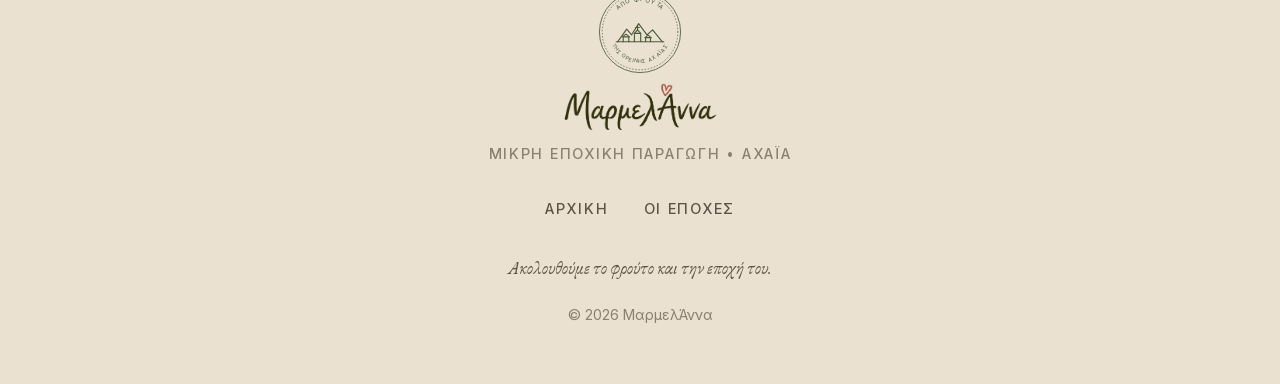
==== commit acdb1e43: "Καλοκαίρι σε δίπτυχο, φθινόπωρο με κυδώνια, αποκλεισμός λήψεων - Καλοκαίρι: δίπτυχο Κρυστάλλια + Βαν" ====
--- a/epoxes/index.html
+++ b/epoxes/index.html
@@ -121,8 +121,8 @@
         </div>
         <!-- ⚑ PHOTO 09 -->
         <figure class="photo ratio-3x2">
-          <img src="/images/season-summer-pears.jpg"
-               alt="Αχλάδια Κρυστάλλια Καρνεσίου σε κλαδί με φύλλα"
+          <img src="/images/season-summer-pears-vanilies.jpg"
+               alt="Αχλάδια Κρυστάλλια και λευκές βανίλιες Καρνεσίου, σε κλαδιά με φύλλα"
                width="1000" height="667" loading="lazy" decoding="async">
         </figure>
       </div>
@@ -152,8 +152,8 @@
         </div>
         <!-- ⚑ PHOTO 10 -->
         <figure class="photo ratio-3x2">
-          <img src="/images/season-autumn-branch.jpg"
-               alt="Κλαδί δαμασκηνιάς με φύλλα και ώριμους καρπούς, φθινοπωρινή συγκομιδή"
+          <img src="/images/season-autumn-quinces.jpg"
+               alt="Ώριμο κυδώνι πάνω στην κυδωνιά"
                width="1000" height="667" loading="lazy" decoding="async">
         </figure>
       </div>
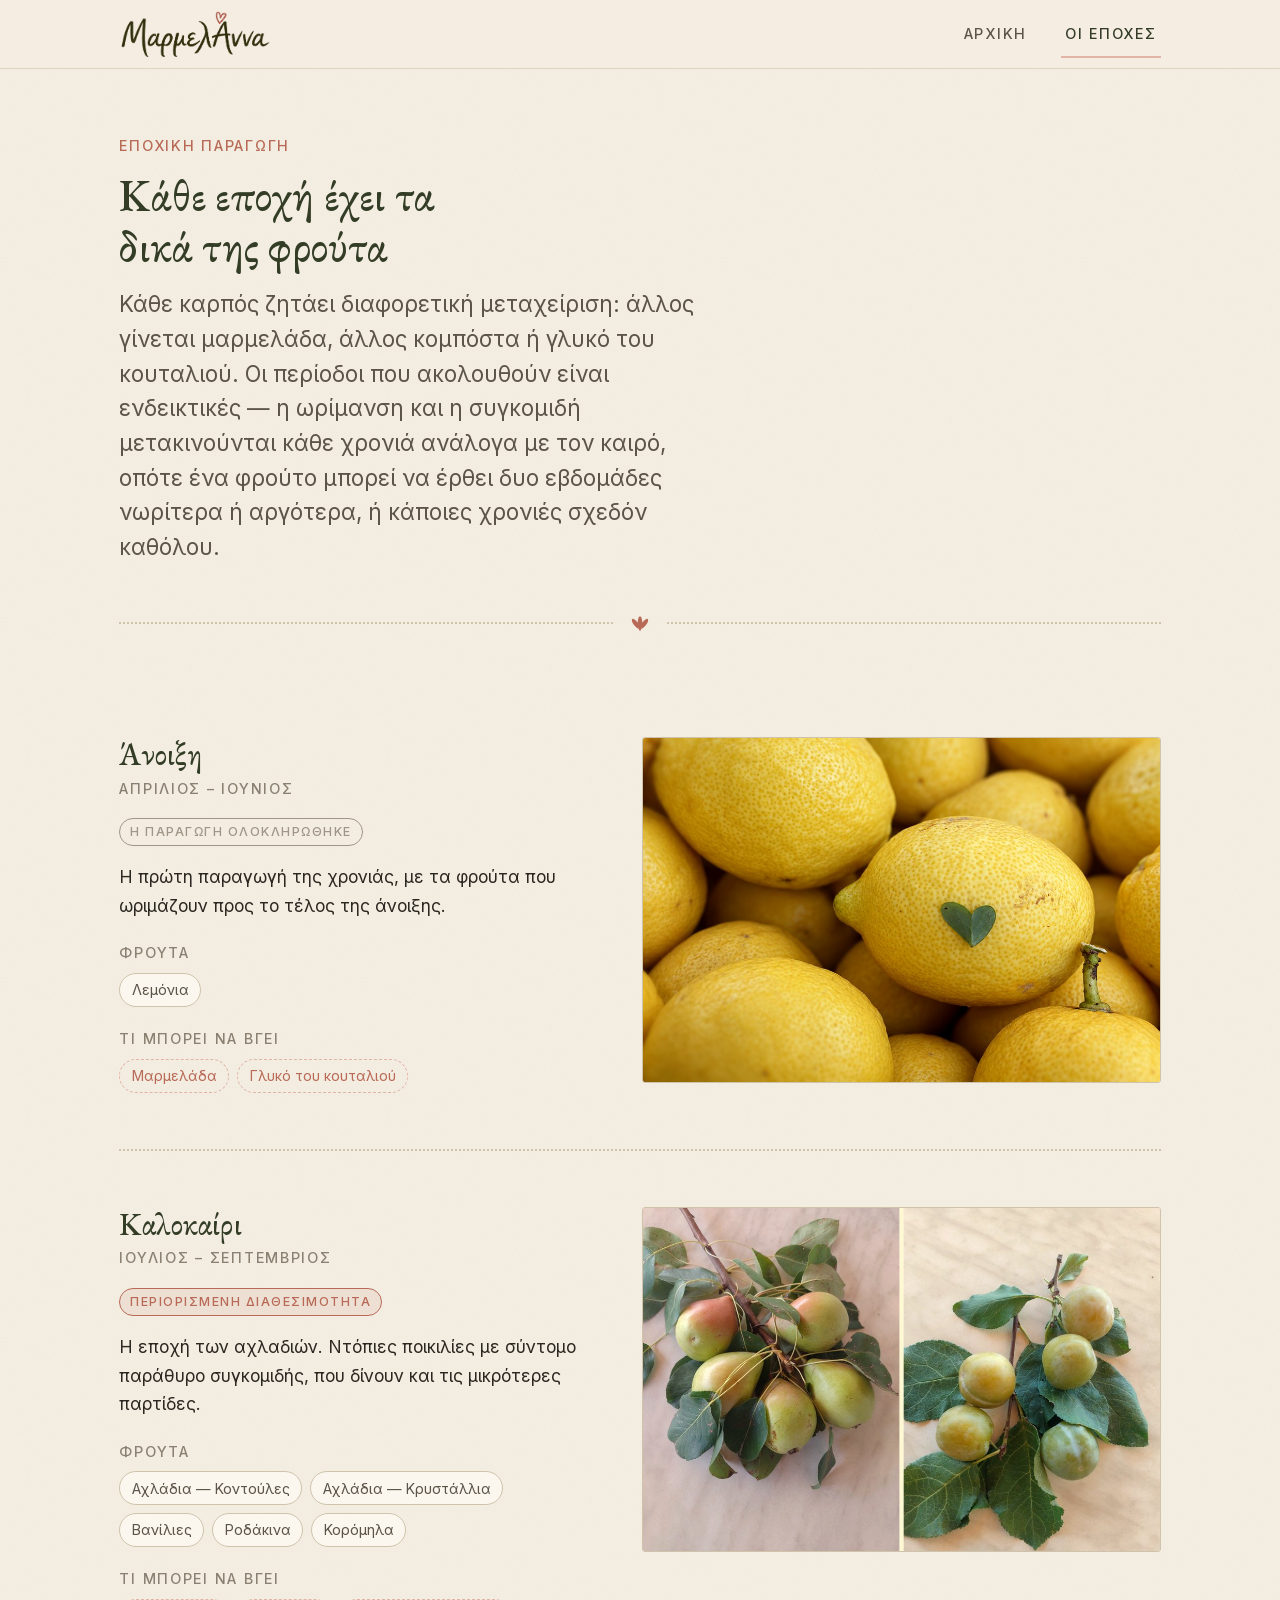
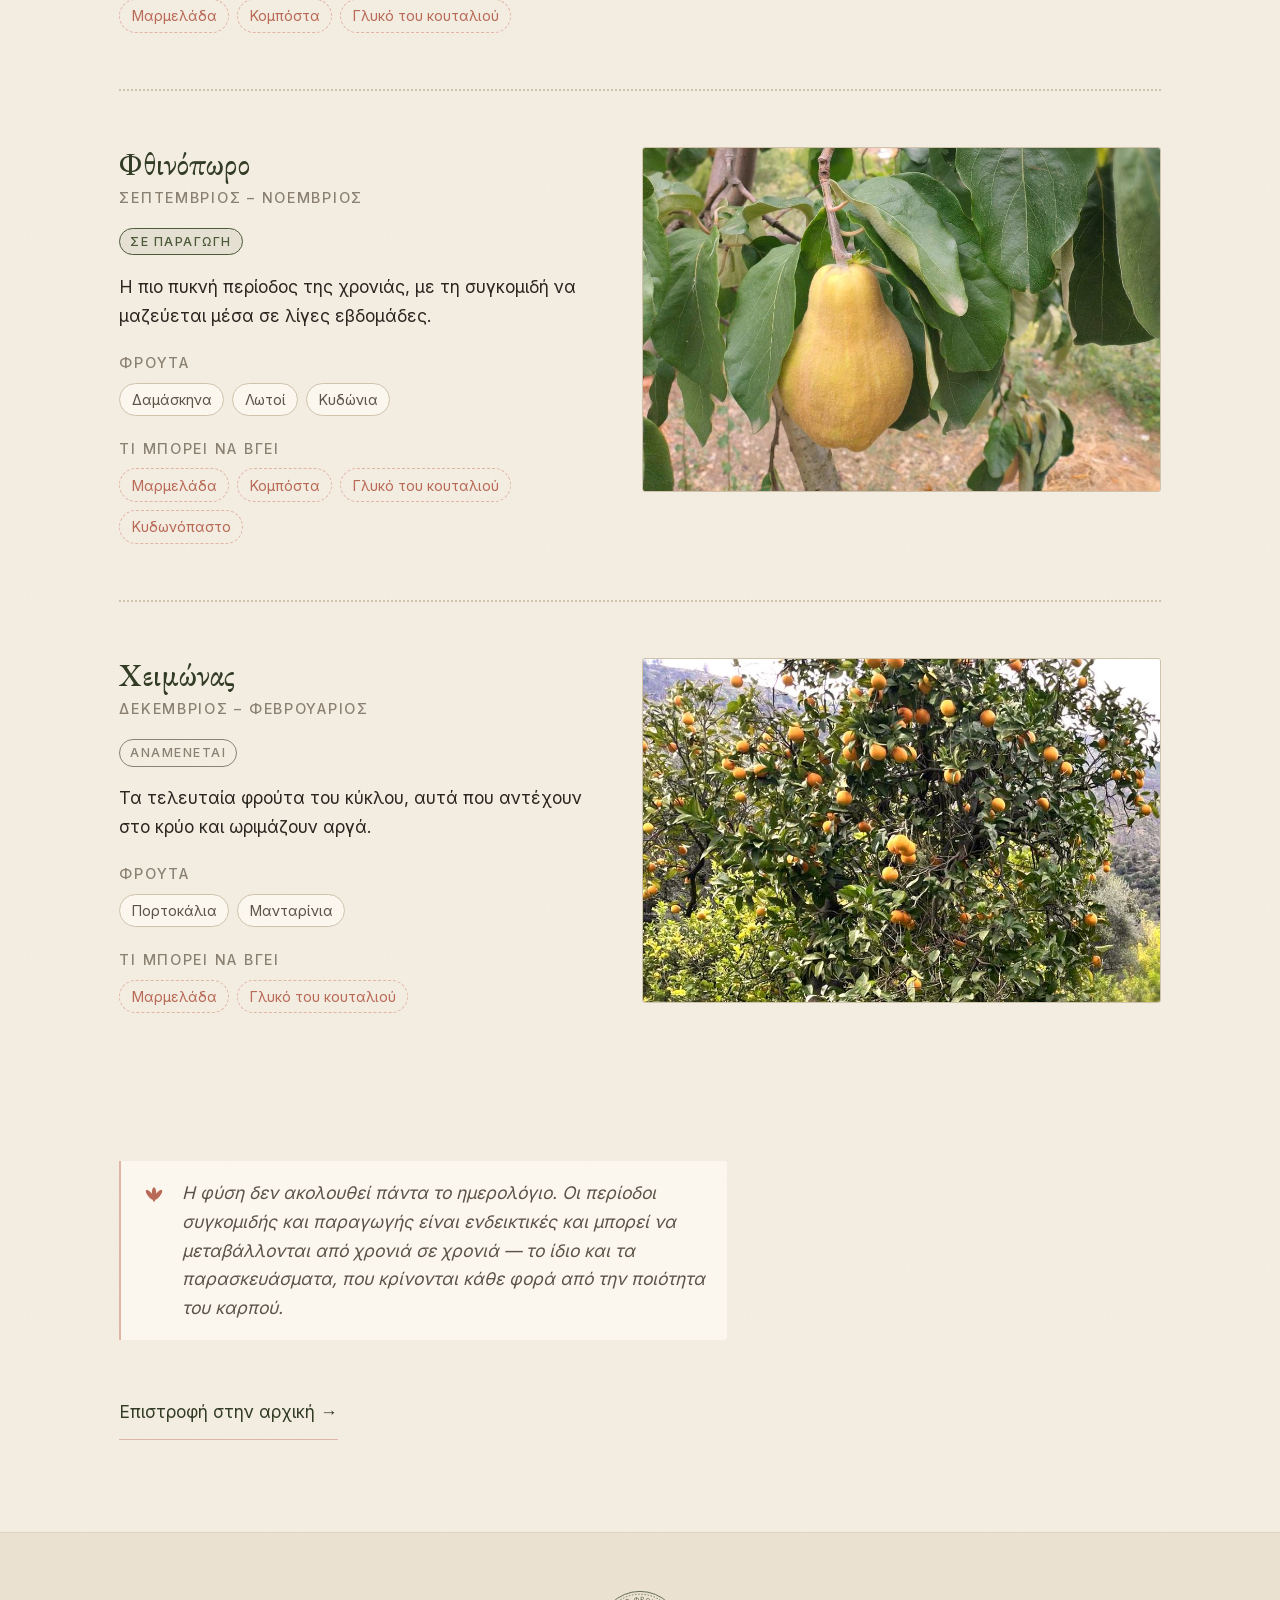
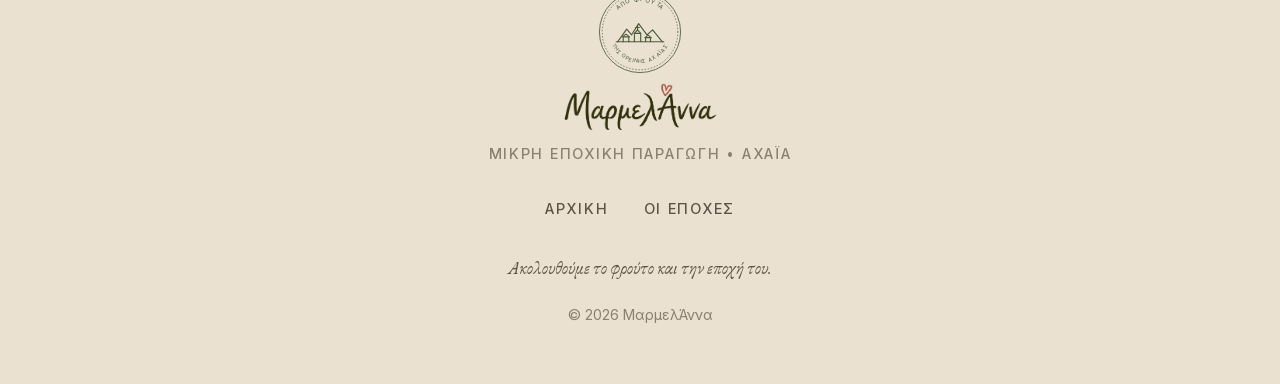
==== commit 4d6b5bf2: "Νέα λήψη προϊόντος με τις ετικέτες των 400 g Η προηγούμενη λήψη έδειχνε βάζο με ετικέτα 370 g, που δ" ====
--- a/epoxes/index.html
+++ b/epoxes/index.html
@@ -18,7 +18,10 @@
 <meta property="og:title" content="Οι εποχές — ΜαρμελΆννα">
 <meta property="og:description" content="Ποια φρούτα της Αχαΐας μπαίνουν στο βάζο σε κάθε εποχή και τι μπορεί να βγει από αυτά — μαρμελάδα, κομπόστα ή γλυκό του κουταλιού.">
 <meta property="og:url" content="https://marmelanna.netlify.app/epoxes/">
-<meta property="og:image" content="https://marmelanna.netlify.app/images/og-image.jpg">
+<meta property="og:image" content="https://marmelanna.netlify.app/images/og-jars.jpg">
+<meta property="og:image:width" content="1200">
+<meta property="og:image:height" content="630">
+<meta property="og:image:alt" content="Τρία βάζα μαρμελάδα δαμάσκηνο ΜαρμελΆννα και ένα ξύλινο μπολ με δαμάσκηνα">
 <meta name="twitter:card" content="summary_large_image">
 
 <link rel="icon" href="/favicon.svg" type="image/svg+xml">
--- a/css/style.css
+++ b/css/style.css
@@ -552,8 +552,8 @@
   gap: var(--gap);
 }
 @media (min-width: 40rem) { .cards { grid-template-columns: repeat(2, 1fr); } }
-.cards--3 { max-width: none; }
-@media (min-width: 64rem) { .cards--3 { grid-template-columns: repeat(3, 1fr); } }
+/* Με τέσσερα προϊόντα το 2x2 διαβάζεται καλύτερα από 3+1, και οι ετικέτες
+   μένουν αρκετά μεγάλες ώστε να ξεχωρίζει η ποικιλία. */
 
 .card {
   background: var(--paper-card);
